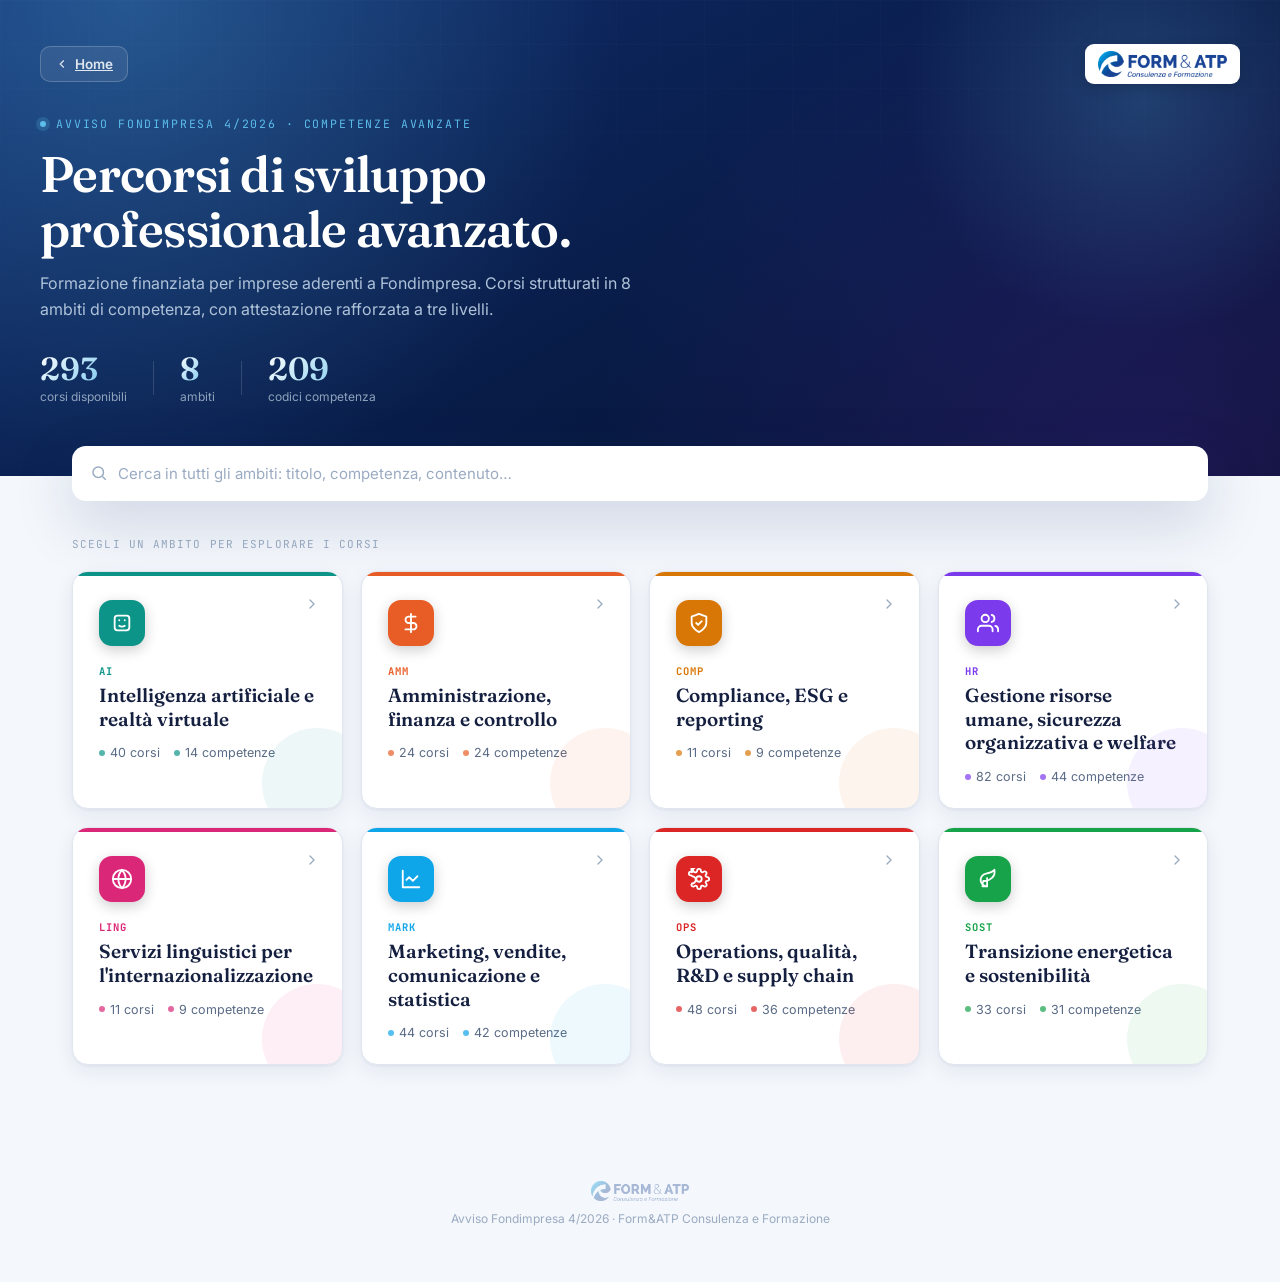
==== avanzato.html @ 5a6c5435 "ok" ====
<!DOCTYPE html>
<html lang="it">
<head>
  <meta charset="UTF-8">
  <meta name="viewport" content="width=device-width, initial-scale=1.0">
  <title>Catalogo Competenze Avanzate — Form&ATP</title>
  <link rel="preconnect" href="https://fonts.googleapis.com">
  <link href="https://fonts.googleapis.com/css2?family=Fraunces:opsz,wght@9..144,400;9..144,600;9..144,700&family=Inter:wght@400;500;600;700&family=JetBrains+Mono:wght@400;500&display=swap" rel="stylesheet">
  <link rel="stylesheet" href="assets/css/shared.css">
  <link rel="stylesheet" href="assets/css/avanzato.css">
</head>
<body>

<!-- ── Header ─────────────────────────────────────────── -->
<header class="av-header">
  <div class="av-header-inner">
    <div class="top-nav">
      <a href="index.html" class="home-btn">
        <svg viewBox="0 0 24 24" fill="none" stroke="currentColor" stroke-width="2"><polyline points="15 18 9 12 15 6"/></svg>
        Home
      </a>
      <span class="logo-badge-sm"><img src="assets/img/logo.png" alt="Form&ATP"></span>
    </div>
    <div class="eyebrow"><span class="eyebrow-dot"></span>Avviso Fondimpresa 4/2026 · Competenze Avanzate</div>
    <h1>Percorsi di sviluppo<br>professionale avanzato.</h1>
    <p class="header-sub">Formazione finanziata per imprese aderenti a Fondimpresa. Corsi strutturati in 8 ambiti di competenza, con attestazione rafforzata a tre livelli.</p>
    <div class="stat-row">
      <div class="stat"><div class="stat-num" id="stat-total">—</div><div class="stat-label">corsi disponibili</div></div>
      <div class="stat-divider"></div>
      <div class="stat"><div class="stat-num" id="stat-cats">8</div><div class="stat-label">ambiti</div></div>
      <div class="stat-divider"></div>
      <div class="stat"><div class="stat-num" id="stat-comp">—</div><div class="stat-label">codici competenza</div></div>
    </div>
  </div>
</header>

<!-- ── Ricerca globale ────────────────────────────────── -->
<div class="global-search-wrap">
  <div class="global-search-inner">
    <svg viewBox="0 0 24 24" fill="none" stroke="currentColor" stroke-width="2"><circle cx="11" cy="11" r="7"/><line x1="21" y1="21" x2="16.65" y2="16.65"/></svg>
    <input type="text" id="global-search" placeholder="Cerca in tutti gli ambiti: titolo, competenza, contenuto…">
    <button id="global-search-clear" class="search-clear-btn" style="display:none">
      <svg viewBox="0 0 24 24" fill="none" stroke="currentColor" stroke-width="2"><line x1="18" y1="6" x2="6" y2="18"/><line x1="6" y1="6" x2="18" y2="18"/></svg>
    </button>
  </div>
</div>

<!-- ── Main ───────────────────────────────────────────── -->
<main id="av-main">

  <!-- View: griglia ambiti -->
  <div id="view-home">
    <div class="section-label">Scegli un ambito per esplorare i corsi</div>
    <div id="ambiti-grid"></div>
  </div>

  <!-- View: corsi di un ambito -->
  <div id="view-ambito" style="display:none">
    <div class="breadcrumb">
      <button class="back-btn" id="back-btn">
        <svg viewBox="0 0 24 24" fill="none" stroke="currentColor" stroke-width="2"><polyline points="15 18 9 12 15 6"/></svg>
        Tutti gli ambiti
      </button>
      <span class="bc-sep">/</span>
      <span class="bc-current" id="bc-current"></span>
    </div>
    <div class="ambito-hero" id="ambito-hero"></div>
    <div class="competenze-nav">
      <div class="filter-label" style="margin-bottom:10px">Filtra per codice di competenza</div>
      <div class="comp-select-wrap">
        <div class="comp-select-box">
          <select id="comp-select" class="comp-select">
            <option value="">Tutti i corsi</option>
          </select>
          <svg class="comp-select-icon" viewBox="0 0 24 24" fill="none" stroke="currentColor" stroke-width="2"><polyline points="6 9 12 15 18 9"/></svg>
        </div>
        <span class="comp-select-count" id="comp-select-count"></span>
      </div>
    </div>
    <div class="results-bar">
      <span><strong id="corsi-count">0</strong> corsi</span>
      <select class="sort-select" id="sort-select">
        <option value="competenza">Per competenza</option>
        <option value="title">Titolo A-Z</option>
        <option value="dur-asc">Durata crescente</option>
        <option value="dur-desc">Durata decrescente</option>
      </select>
    </div>
    <div id="corsi-grid"></div>
  </div>

  <!-- View: risultati ricerca -->
  <div id="view-search" style="display:none">
    <div class="breadcrumb">
      <button class="back-btn" id="search-back-btn">
        <svg viewBox="0 0 24 24" fill="none" stroke="currentColor" stroke-width="2"><polyline points="15 18 9 12 15 6"/></svg>
        Tutti gli ambiti
      </button>
      <span class="bc-sep">/</span>
      <span class="bc-current" id="search-results-label"></span>
    </div>
    <div id="search-grid"></div>
  </div>

</main>

<footer class="page-footer">
  <img src="assets/img/logo.png" alt="Form&ATP">
  Avviso Fondimpresa 4/2026 · Form&ATP Consulenza e Formazione
</footer>

<script src="assets/js/avanzato.js"></script>
</body>
</html>
---- assets/css/shared.css ----
/* =========================================================
   FORM&ATP — Catalogo Formativo 2026
   shared.css — variabili, reset, utility
   ========================================================= */

:root {
  --navy:        #0F2D6E;
  --navy-deep:   #081B45;
  --white:       #FFFFFF;
  --cream:       #F4F7FB;
  --ink:         #152040;
  --slate:       #5A6B85;
  --slate-light: #9AABC2;
  --line:        #E1E6EE;
  --radius:      16px;
  --shadow:      0 1px 3px rgba(15,45,110,.06), 0 6px 20px rgba(15,45,110,.08);
  --shadow-lg:   0 8px 16px rgba(15,45,110,.10), 0 24px 48px rgba(15,45,110,.14);
}

*, *::before, *::after { box-sizing: border-box; }
html  { scroll-behavior: smooth; }
body  { margin: 0; font-family: 'Inter', sans-serif; -webkit-font-smoothing: antialiased; background: var(--cream); color: var(--ink); }

/* ---- animazioni ---- */
@keyframes fadeUp  { from { opacity:0; transform:translateY(12px); } to { opacity:1; transform:translateY(0); } }
@keyframes floatOrb{ 0%,100%{ transform:translate(0,0); } 50%{ transform:translate(-8px,14px); } }

/* ---- utility ---- */
.eyebrow {
  font-family: 'JetBrains Mono', monospace;
  font-size: 11.5px; letter-spacing: .16em; text-transform: uppercase;
  color: #5CBCEA; margin-bottom: 16px;
  display: flex; align-items: center; gap: 10px;
}
.eyebrow-dot {
  width: 6px; height: 6px; border-radius: 50%;
  background: #5CBCEA; box-shadow: 0 0 0 4px rgba(92,188,234,.2);
  display: inline-block; flex-shrink: 0;
}
.stat-row   { display: flex; align-items: center; gap: 26px; flex-wrap: wrap; }
.stat       { display: flex; flex-direction: column; }
.stat-num   {
  font-family: 'Fraunces', serif; font-size: 32px; font-weight: 600; line-height: 1;
  background: linear-gradient(135deg, #fff, #5CBCEA);
  -webkit-background-clip: text; background-clip: text; -webkit-text-fill-color: transparent;
}
.stat-label { font-size: 12px; color: #8FA3BC; margin-top: 4px; }
.stat-divider { width: 1px; height: 34px; background: rgba(255,255,255,.14); }

/* ---- nav superiore (dentro sezioni) ---- */
.top-nav { display: flex; justify-content: space-between; align-items: center; margin-bottom: 32px; }
.home-btn {
  display: flex; align-items: center; gap: 6px;
  border: 1.5px solid rgba(255,255,255,.2); background: rgba(255,255,255,.08);
  color: rgba(255,255,255,.85); border-radius: 10px; padding: 9px 14px;
  font-family: 'Inter', sans-serif; font-size: 13.5px; font-weight: 600;
  cursor: pointer; transition: all .15s; backdrop-filter: blur(8px);
}
.home-btn svg { width: 14px; height: 14px; }
.home-btn:hover { background: rgba(255,255,255,.18); border-color: rgba(255,255,255,.4); color: #fff; }
.logo-badge-sm {
  background: #fff; padding: 7px 13px; border-radius: 9px;
  box-shadow: 0 4px 14px rgba(0,0,0,.16); display: inline-flex;
}
.logo-badge-sm img { height: 26px; display: block; }

/* ---- breadcrumb ---- */
.breadcrumb { display: flex; align-items: center; gap: 10px; margin-bottom: 24px; animation: fadeUp .4s ease both; }
.back-btn {
  display: flex; align-items: center; gap: 6px;
  border: 1.5px solid var(--line); background: var(--white); color: var(--slate);
  border-radius: 10px; padding: 9px 14px;
  font-family: 'Inter', sans-serif; font-size: 13.5px; font-weight: 600; cursor: pointer; transition: all .15s;
}
.back-btn svg { width: 14px; height: 14px; }
.back-btn:hover { background: var(--navy); color: var(--white); border-color: var(--navy); }
.bc-sep { color: var(--slate-light); }
.bc-current { font-weight: 600; color: var(--ink); font-size: 14px; }

/* ---- card base ---- */
.card {
  background: var(--white); border-radius: var(--radius);
  border: 1px solid var(--line); box-shadow: var(--shadow);
  overflow: hidden; display: flex; flex-direction: column; align-self: start;
  transition: box-shadow .22s, transform .22s; position: relative;
}
.card::before {
  content: ""; position: absolute; top: 0; left: 0; right: 0; height: 4px;
  background: var(--card-color, var(--navy));
}
.card:hover { box-shadow: var(--shadow-lg); transform: translateY(-3px); }
.card.open  { grid-column: 1 / -1; max-width: 860px; }

/* ---- card detail / tabs ---- */
.card-top    { padding: 22px 22px 16px; cursor: pointer; }
.card-title  { font-family: 'Fraunces', serif; font-size: 18px; font-weight: 600; color: var(--ink); line-height: 1.3; margin: 0 0 14px; }

.duration-pill {
  display: inline-flex; align-items: center; gap: 6px;
  font-family: 'JetBrains Mono', monospace; font-size: 12px;
  color: var(--slate); font-weight: 500; margin-bottom: 12px;
}
.duration-pill svg { width: 13px; height: 13px; color: var(--slate-light); }

.seg-bar { display: flex; width: 100%; height: 7px; border-radius: 4px; overflow: hidden; background: var(--line); gap: 2px; margin-bottom: 9px; }
.seg { height: 100%; border-radius: 3px; }
.seg.aula { background: #0F2D6E; }
.seg.al   { background: #0086CD; }
.seg.aff  { background: #5CBCEA; }
.seg.fad  { background: #B7C5DA; }

.seg-legend { display: flex; gap: 12px; flex-wrap: wrap; font-size: 11px; color: var(--slate-light); }
.seg-legend span { display: flex; align-items: center; gap: 5px; }
.dot { width: 7px; height: 7px; border-radius: 50%; display: inline-block; }
.dot.aula { background: #0F2D6E; }
.dot.al   { background: #0086CD; }
.dot.aff  { background: #5CBCEA; }
.dot.fad  { background: #B7C5DA; }

.card-expand-hint { font-size: 12.5px; font-weight: 600; display: flex; align-items: center; gap: 5px; margin-top: 12px; color: var(--card-color, var(--navy)); }
.card-expand-hint svg { width: 13px; height: 13px; transition: transform .2s; }
.card.open .card-expand-hint svg { transform: rotate(180deg); }

.card-detail  { max-height: 0; overflow: hidden; transition: max-height .4s ease; border-top: 1px solid var(--line); }
.card.open .card-detail { max-height: none; }
.detail-inner { padding: 0 22px 24px; background: var(--cream); }

.tabs { display: flex; gap: 4px; padding: 14px 0 2px; flex-wrap: wrap; }
.tab-btn {
  border: none; background: transparent; color: var(--slate);
  font-family: 'Inter', sans-serif; font-size: 12.5px; font-weight: 600;
  padding: 8px 13px; border-radius: 8px; cursor: pointer; transition: background .15s, color .15s;
}
.tab-btn:hover  { background: rgba(15,45,110,.07); }
.tab-btn.active { background: var(--card-color, var(--navy)); color: #fff; }

.tab-panel { display: none; padding-top: 14px; animation: fadeUp .25s ease both; }
.tab-panel.active { display: block; }
.detail-text { font-size: 13.5px; line-height: 1.65; color: var(--ink); white-space: pre-line; }
.detail-text.scroll { max-height: 260px; overflow-y: auto; padding-right: 8px; }
.detail-text.scroll::-webkit-scrollbar { width: 4px; }
.detail-text.scroll::-webkit-scrollbar-thumb { background: var(--line); border-radius: 3px; }

/* ---- filtri comuni ---- */
.filter-label {
  font-family: 'JetBrains Mono', monospace; font-size: 10.5px;
  letter-spacing: .09em; text-transform: uppercase; color: var(--slate-light);
}
.dur-controls { display: flex; align-items: center; gap: 8px; }
.dur-controls select, .sort-select {
  border: 1.5px solid var(--line); background: var(--white);
  border-radius: 9px; padding: 7px 10px;
  font-family: 'Inter', sans-serif; font-size: 13px; color: var(--slate); cursor: pointer;
}
.dur-controls select:focus, .sort-select:focus { outline: none; border-color: var(--navy); }
.dur-sep { color: var(--slate-light); font-size: 13px; }

/* ---- results bar ---- */
.results-bar {
  display: flex; justify-content: space-between; align-items: center;
  color: var(--slate); font-size: 13.5px; margin-bottom: 16px;
}
.results-bar strong { color: var(--navy); font-family: 'Fraunces', serif; font-size: 18px; }

/* ---- empty state ---- */
.empty-state { grid-column: 1/-1; text-align: center; padding: 70px 20px; }
.empty-icon { width: 60px; height: 60px; margin: 0 auto 16px; background: rgba(15,45,110,.07); border-radius: 50%; display: flex; align-items: center; justify-content: center; }
.empty-icon svg { width: 24px; height: 24px; color: var(--slate-light); }
.empty-state h3 { font-family: 'Fraunces', serif; color: var(--navy); margin: 0 0 8px; font-size: 20px; }
.empty-state p  { color: var(--slate); font-size: 14px; margin: 0; }

/* ---- mark ---- */
mark { background: #FEF9C3; color: inherit; border-radius: 3px; padding: 0 1px; }

/* ---- footer ---- */
.page-footer { text-align: center; padding: 36px 20px 56px; color: var(--slate-light); font-size: 12px; }
.page-footer img { height: 20px; opacity: .35; display: block; margin: 0 auto 10px; }

@media (prefers-reduced-motion: reduce) { *, *::before, *::after { animation: none !important; transition: none !important; } }
---- assets/css/avanzato.css ----
/* =========================================================
   avanzato.css — Catalogo Competenze Avanzate
   ========================================================= */

/* Palette ambiti */
:root {
  --c-AI:   #0D9488;
  --c-AMM:  #E85D26;
  --c-COMP: #D97706;
  --c-HR:   #7C3AED;
  --c-LING: #DB2777;
  --c-MARK: #0EA5E9;
  --c-OPS:  #DC2626;
  --c-SOST: #16A34A;
}

/* ---- Header ---- */
.av-header {
  background:
    radial-gradient(circle at 10% 0%, rgba(92,188,234,.30) 0%, transparent 40%),
    radial-gradient(circle at 90% 100%, rgba(124,58,237,.20) 0%, transparent 45%),
    linear-gradient(150deg, #0F2D6E 0%, #081B45 60%, #050E28 100%);
  color: #fff; padding: 44px 32px 72px; position: relative; overflow: hidden;
}
.av-header::before {
  content: ""; position: absolute; inset: 0;
  background-image: linear-gradient(rgba(255,255,255,.03) 1px, transparent 1px),
                    linear-gradient(90deg, rgba(255,255,255,.03) 1px, transparent 1px);
  background-size: 44px 44px;
  mask-image: linear-gradient(to bottom, rgba(0,0,0,.5), transparent 80%);
  pointer-events: none;
}
.av-header::after {
  content: ""; position: absolute; top: -30%; right: -8%;
  width: 480px; height: 480px;
  background: radial-gradient(circle, rgba(92,188,234,.22) 0%, transparent 70%);
  pointer-events: none; animation: floatOrb 14s ease-in-out infinite;
}
.av-header-inner { max-width: 1200px; margin: 0 auto; position: relative; z-index: 1; animation: fadeUp .6s ease both; }
.av-header h1 {
  font-family: 'Fraunces', serif; font-weight: 600;
  font-size: clamp(30px, 4.2vw, 50px); line-height: 1.1;
  margin: 0 0 14px; letter-spacing: -.015em;
}
.av-header .header-sub { color: #AEC2D9; font-size: 16px; max-width: 600px; line-height: 1.62; margin: 0 0 30px; }

/* ---- Ricerca globale ---- */
.global-search-wrap { max-width: 1200px; margin: -30px auto 0; padding: 0 32px; position: relative; z-index: 10; }
.global-search-inner {
  background: #fff; border-radius: 14px; box-shadow: 0 20px 60px rgba(15,45,110,.18);
  padding: 6px 8px 6px 18px; display: flex; align-items: center; gap: 10px;
}
.global-search-inner > svg { width: 18px; height: 18px; color: var(--slate-light); flex-shrink: 0; }
#global-search {
  flex: 1; border: none; background: transparent;
  font-family: 'Inter', sans-serif; font-size: 15px; color: var(--ink);
  padding: 12px 0; outline: none;
}
#global-search::placeholder { color: var(--slate-light); }
.search-clear-btn {
  width: 34px; height: 34px; border: none; background: var(--line); border-radius: 8px;
  cursor: pointer; display: flex; align-items: center; justify-content: center; flex-shrink: 0; transition: background .15s;
}
.search-clear-btn svg { width: 14px; height: 14px; color: var(--slate); }
.search-clear-btn:hover { background: var(--slate-light); }

/* ---- Main ---- */
#av-main { max-width: 1200px; margin: 0 auto; padding: 36px 32px 80px; }
.section-label { font-family: 'JetBrains Mono', monospace; font-size: 11px; letter-spacing: .1em; text-transform: uppercase; color: var(--slate-light); margin-bottom: 20px; }

/* ---- Griglia ambiti ---- */
#ambiti-grid { display: grid; grid-template-columns: repeat(auto-fill, minmax(260px,1fr)); gap: 18px; }

.ambito-tile {
  border-radius: var(--radius); padding: 28px 26px 24px; cursor: pointer;
  position: relative; overflow: hidden;
  transition: transform .22s, box-shadow .22s;
  animation: fadeUp .5s ease both;
  background: var(--white); border: 1px solid var(--line); box-shadow: var(--shadow);
}
.ambito-tile::before {
  content: ""; position: absolute; top: 0; left: 0; right: 0; height: 4px;
  background: var(--tile-color);
}
.ambito-tile::after {
  content: ""; position: absolute; bottom: -30px; right: -30px;
  width: 110px; height: 110px; border-radius: 50%;
  background: var(--tile-color); opacity: .07; transition: transform .3s, opacity .3s;
}
.ambito-tile:hover { transform: translateY(-4px); box-shadow: var(--shadow-lg); }
.ambito-tile:hover::after { transform: scale(1.4); opacity: .12; }

.tile-icon-wrap {
  width: 46px; height: 46px; border-radius: 13px;
  background: var(--tile-color); display: flex; align-items: center; justify-content: center;
  margin-bottom: 18px; box-shadow: 0 4px 14px rgba(0,0,0,.20);
}
.tile-icon-wrap svg { width: 22px; height: 22px; color: #fff; }
.tile-sigla { font-family: 'JetBrains Mono', monospace; font-size: 10.5px; letter-spacing: .1em; text-transform: uppercase; color: var(--tile-color); font-weight: 700; margin-bottom: 6px; display: block; }
.tile-name  { font-family: 'Fraunces', serif; font-size: 19px; font-weight: 600; color: var(--ink); line-height: 1.25; margin: 0 0 14px; }
.tile-meta  { display: flex; gap: 14px; font-size: 12.5px; color: var(--slate); }
.tile-meta span { display: flex; align-items: center; gap: 5px; }
.tile-dot   { width: 6px; height: 6px; border-radius: 50%; background: var(--tile-color); opacity: .7; display: inline-block; }
.tile-arrow { position: absolute; top: 24px; right: 22px; color: var(--slate-light); transition: color .2s, transform .2s; }
.tile-arrow svg { width: 16px; height: 16px; }
.ambito-tile:hover .tile-arrow { color: var(--tile-color); transform: translateX(3px); }

/* ---- Hero ambito ---- */
.ambito-hero {
  border-radius: var(--radius); padding: 30px 30px 26px; margin-bottom: 24px;
  position: relative; overflow: hidden; animation: fadeUp .4s ease both;
}
.ambito-hero::after {
  content: ""; position: absolute; bottom: -40px; right: -40px;
  width: 200px; height: 200px; border-radius: 50%; background: rgba(255,255,255,.07); pointer-events: none;
}
.ah-icon { width: 52px; height: 52px; border-radius: 15px; background: rgba(255,255,255,.18); backdrop-filter: blur(8px); display: flex; align-items: center; justify-content: center; margin-bottom: 16px; }
.ah-icon svg { width: 26px; height: 26px; color: #fff; }
.ah-sigla { font-family: 'JetBrains Mono', monospace; font-size: 11px; letter-spacing: .12em; text-transform: uppercase; color: rgba(255,255,255,.7); margin-bottom: 6px; display: block; }
.ah-name  { font-family: 'Fraunces', serif; font-size: clamp(22px,3vw,30px); font-weight: 600; color: #fff; margin: 0 0 8px; line-height: 1.15; }
.ah-stats { font-size: 13.5px; color: rgba(255,255,255,.75); }

/* ---- Competenze chips ---- */
.competenze-nav { margin-bottom: 24px; animation: fadeUp .4s ease .05s both; }
.comp-chips { display: flex; flex-wrap: wrap; gap: 9px; }

.comp-chip {
  border: 1.5px solid var(--line); background: var(--white); border-radius: 12px;
  padding: 10px 16px; cursor: pointer; transition: all .15s; user-select: none;
  display: flex; flex-direction: column; gap: 3px;
}
.comp-chip:hover { border-color: var(--chip-color, var(--navy)); transform: translateY(-1px); box-shadow: 0 4px 12px rgba(0,0,0,.07); }
.comp-chip.active { background: var(--chip-color, var(--navy)); border-color: var(--chip-color, var(--navy)); }
.chip-top-row { display: flex; align-items: flex-start; gap: 8px; }
.comp-chip-desc  { font-size: 13px; font-weight: 600; color: var(--ink); line-height: 1.3; }
.comp-chip.active .comp-chip-desc { color: #fff; }
.comp-chip-code  { font-family: 'JetBrains Mono', monospace; font-size: 9.5px; color: var(--slate-light); letter-spacing: .04em; }
.comp-chip.active .comp-chip-code { color: rgba(255,255,255,.65); }
.comp-chip-count { font-size: 11px; color: var(--chip-color, var(--navy)); font-weight: 700; margin-left: auto; font-family: 'JetBrains Mono', monospace; }
.comp-chip.active .comp-chip-count { color: rgba(255,255,255,.8); }

/* ---- Griglia corsi ---- */
#corsi-grid, #search-grid {
  display: grid; grid-template-columns: repeat(auto-fill, minmax(340px,1fr));
  gap: 18px; animation: fadeUp .4s ease .1s both;
}

.card-comp-row  { display: flex; align-items: flex-start; gap: 10px; margin-bottom: 12px; }
.card-comp-icon { width: 30px; height: 30px; border-radius: 9px; flex-shrink: 0; display: flex; align-items: center; justify-content: center; background: rgba(0,0,0,.06); }
.card-comp-icon svg { width: 15px; height: 15px; color: var(--card-color, var(--navy)); }
.card-comp-info { display: flex; flex-direction: column; gap: 2px; }
.card-comp-desc { font-size: 12px; font-weight: 700; color: var(--card-color, var(--navy)); line-height: 1.25; }
.card-comp-code { font-family: 'JetBrains Mono', monospace; font-size: 9.5px; color: var(--slate-light); letter-spacing: .03em; }
.card-ambito-badge { display: inline-flex; align-items: center; gap: 5px; font-family: 'JetBrains Mono', monospace; font-size: 9.5px; letter-spacing: .06em; text-transform: uppercase; color: var(--card-color); font-weight: 700; margin-bottom: 10px; }

/* ---- Responsive ---- */
@media (max-width: 680px) {
  .av-header         { padding: 36px 18px 66px; }
  .global-search-wrap{ padding: 0 14px; }
  #av-main           { padding: 28px 14px 60px; }
  #ambiti-grid       { grid-template-columns: 1fr 1fr; gap: 12px; }
  .ambito-tile       { padding: 20px 16px 18px; }
  .tile-name         { font-size: 15px; }
  #corsi-grid, #search-grid { grid-template-columns: 1fr; }
}
@media (max-width: 420px) { #ambiti-grid { grid-template-columns: 1fr; } }

/* ── Card meta row (durata + tematica) ── */
.card-meta-row {
  display: flex; align-items: center; gap: 10px; flex-wrap: wrap; margin-bottom: 12px;
}
.tematica-pill {
  font-family: 'JetBrains Mono', monospace; font-size: 10px; font-weight: 600;
  letter-spacing: .06em; text-transform: uppercase;
  background: color-mix(in srgb, var(--pill-color) 12%, transparent);
  color: var(--pill-color);
  border: 1px solid color-mix(in srgb, var(--pill-color) 30%, transparent);
  border-radius: 20px; padding: 3px 10px;
  white-space: nowrap; overflow: hidden; text-overflow: ellipsis; max-width: 180px;
}

/* ── Modalità svolgimento ── */
.modalita-grid { display: flex; flex-direction: column; gap: 14px; padding-top: 4px; }
.modal-item { display: flex; align-items: flex-start; gap: 12px; }
.modal-dot { width: 10px; height: 10px; border-radius: 50%; flex-shrink: 0; margin-top: 4px; }
.modal-label { font-size: 13.5px; color: var(--ink); margin-bottom: 2px; }
.modal-label strong { font-weight: 600; }
.modal-desc { font-size: 12px; color: var(--slate); }

/* ── Menu a tendina competenze ── */
.comp-select-wrap {
  display: flex; align-items: center; gap: 12px; position: relative;
}
.comp-select {
  appearance: none; -webkit-appearance: none;
  flex: 1; max-width: 640px;
  padding: 13px 44px 13px 18px;
  border: 1.5px solid var(--line);
  border-radius: 12px;
  background: var(--white);
  font-family: 'Inter', sans-serif; font-size: 14.5px; font-weight: 500;
  color: var(--ink);
  cursor: pointer;
  transition: border-color .15s, box-shadow .15s;
  /* bordo sinistro colorato per l'ambito corrente */
  border-left: 4px solid var(--sel-color, var(--navy));
}
.comp-select:focus {
  outline: none;
  border-color: var(--sel-color, var(--navy));
  box-shadow: 0 0 0 3px color-mix(in srgb, var(--sel-color, var(--navy)) 15%, transparent);
}
.comp-select-icon {
  position: absolute; left: calc(max(640px, 100%) - 38px);
  /* fallback per browser che non supportano il calc sopra */
  right: auto;
  pointer-events: none;
  width: 16px; height: 16px; color: var(--slate-light);
  /* meglio posizionarlo relativamente al wrap */
}
/* Riposizionamento più robusto */
.comp-select-wrap { position: relative; }
.comp-select-icon {
  position: absolute;
  left: calc(min(640px, 100%) - 30px);
  top: 50%; transform: translateY(-50%);
  pointer-events: none;
  width: 16px; height: 16px; color: var(--slate-light);
}
.comp-select-count {
  font-family: 'JetBrains Mono', monospace;
  font-size: 13px; font-weight: 600;
  color: var(--sel-color, var(--navy));
  white-space: nowrap; flex-shrink: 0;
}

@media (max-width: 680px) {
  .comp-select { max-width: 100%; font-size: 14px; }
  .comp-select-icon { left: auto; right: 14px; }
}

/* wrapper interno per posizionare il chevron */
.comp-select-box {
  position: relative; flex: 1; max-width: 640px;
}
.comp-select-box .comp-select { max-width: 100%; width: 100%; }
.comp-select-box .comp-select-icon {
  position: absolute; right: 14px; top: 50%; transform: translateY(-50%);
  pointer-events: none; width: 16px; height: 16px; color: var(--slate-light);
  left: auto; /* annulla regola precedente */
}
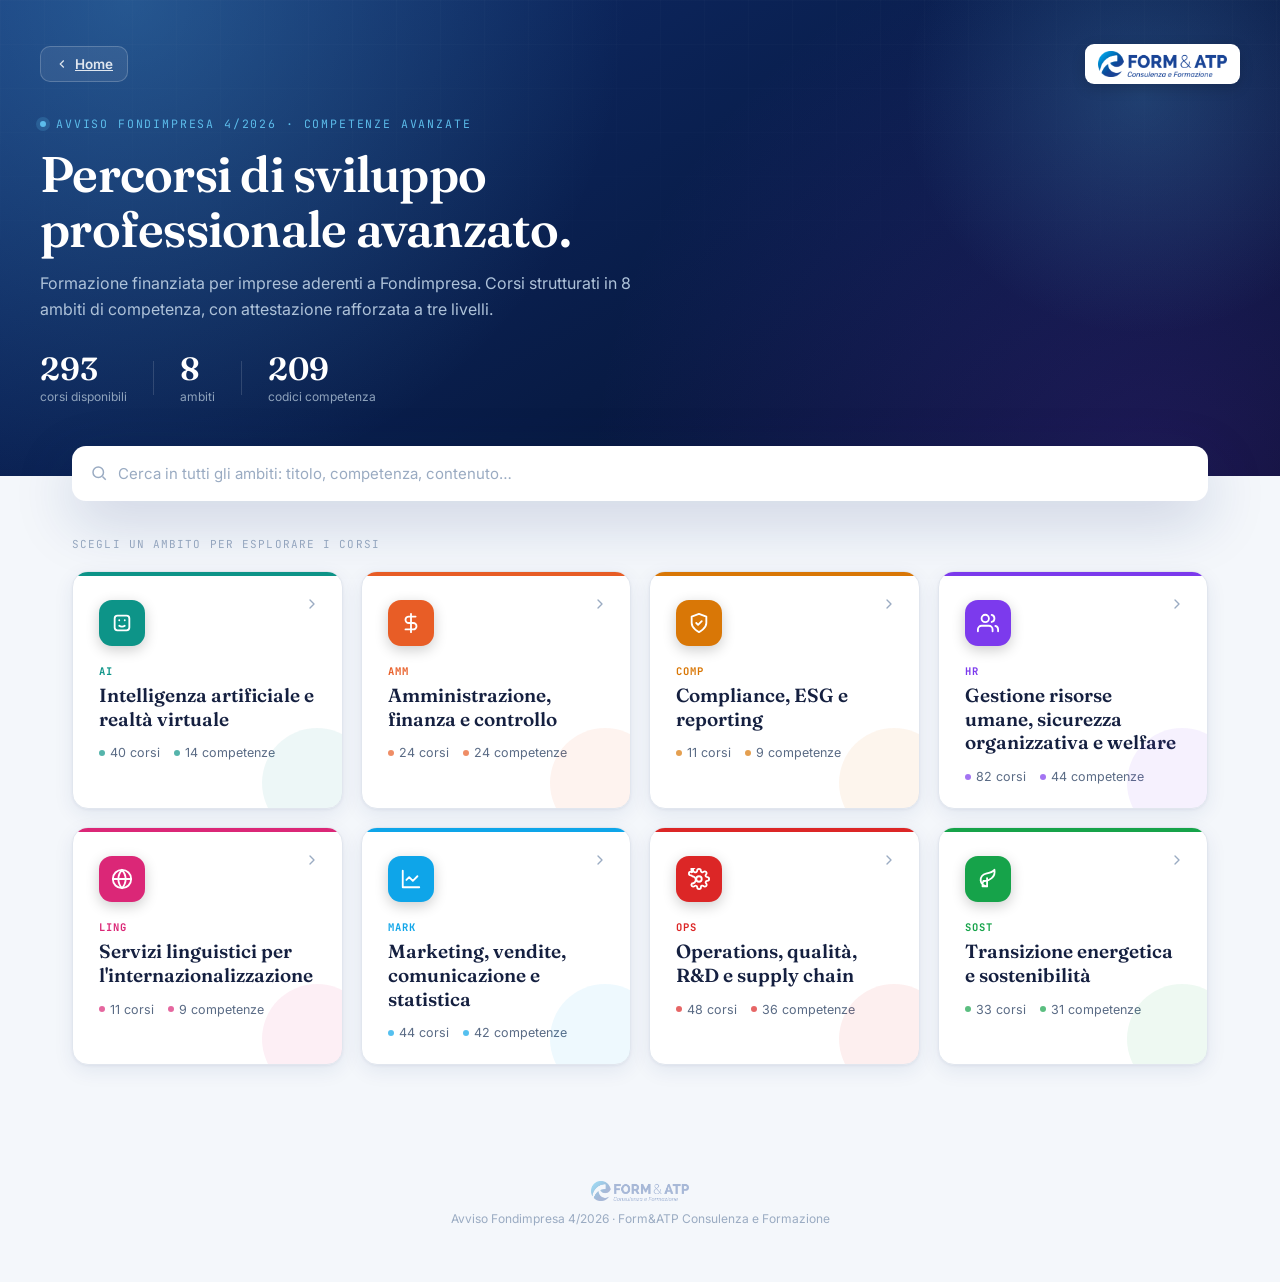
==== commit e38ec8e4: "ok" ====
--- a/avanzato.html
+++ b/avanzato.html
@@ -25,11 +25,11 @@
     <h1>Percorsi di sviluppo<br>professionale avanzato.</h1>
     <p class="header-sub">Formazione finanziata per imprese aderenti a Fondimpresa. Corsi strutturati in 8 ambiti di competenza, con attestazione rafforzata a tre livelli.</p>
     <div class="stat-row">
-      <div class="stat"><div class="stat-num" id="stat-total">—</div><div class="stat-label">corsi disponibili</div></div>
+      <div class="stat"><div class="stat-num" id="stat-total">293</div><div class="stat-label">corsi disponibili</div></div>
       <div class="stat-divider"></div>
       <div class="stat"><div class="stat-num" id="stat-cats">8</div><div class="stat-label">ambiti</div></div>
       <div class="stat-divider"></div>
-      <div class="stat"><div class="stat-num" id="stat-comp">—</div><div class="stat-label">codici competenza</div></div>
+      <div class="stat"><div class="stat-num" id="stat-comp">209</div><div class="stat-label">codici competenza</div></div>
     </div>
   </div>
 </header>
--- a/assets/css/shared.css
+++ b/assets/css/shared.css
@@ -41,8 +41,7 @@
 .stat       { display: flex; flex-direction: column; }
 .stat-num   {
   font-family: 'Fraunces', serif; font-size: 32px; font-weight: 600; line-height: 1;
-  background: linear-gradient(135deg, #fff, #5CBCEA);
-  -webkit-background-clip: text; background-clip: text; -webkit-text-fill-color: transparent;
+  color: #fff;
 }
 .stat-label { font-size: 12px; color: #8FA3BC; margin-top: 4px; }
 .stat-divider { width: 1px; height: 34px; background: rgba(255,255,255,.14); }
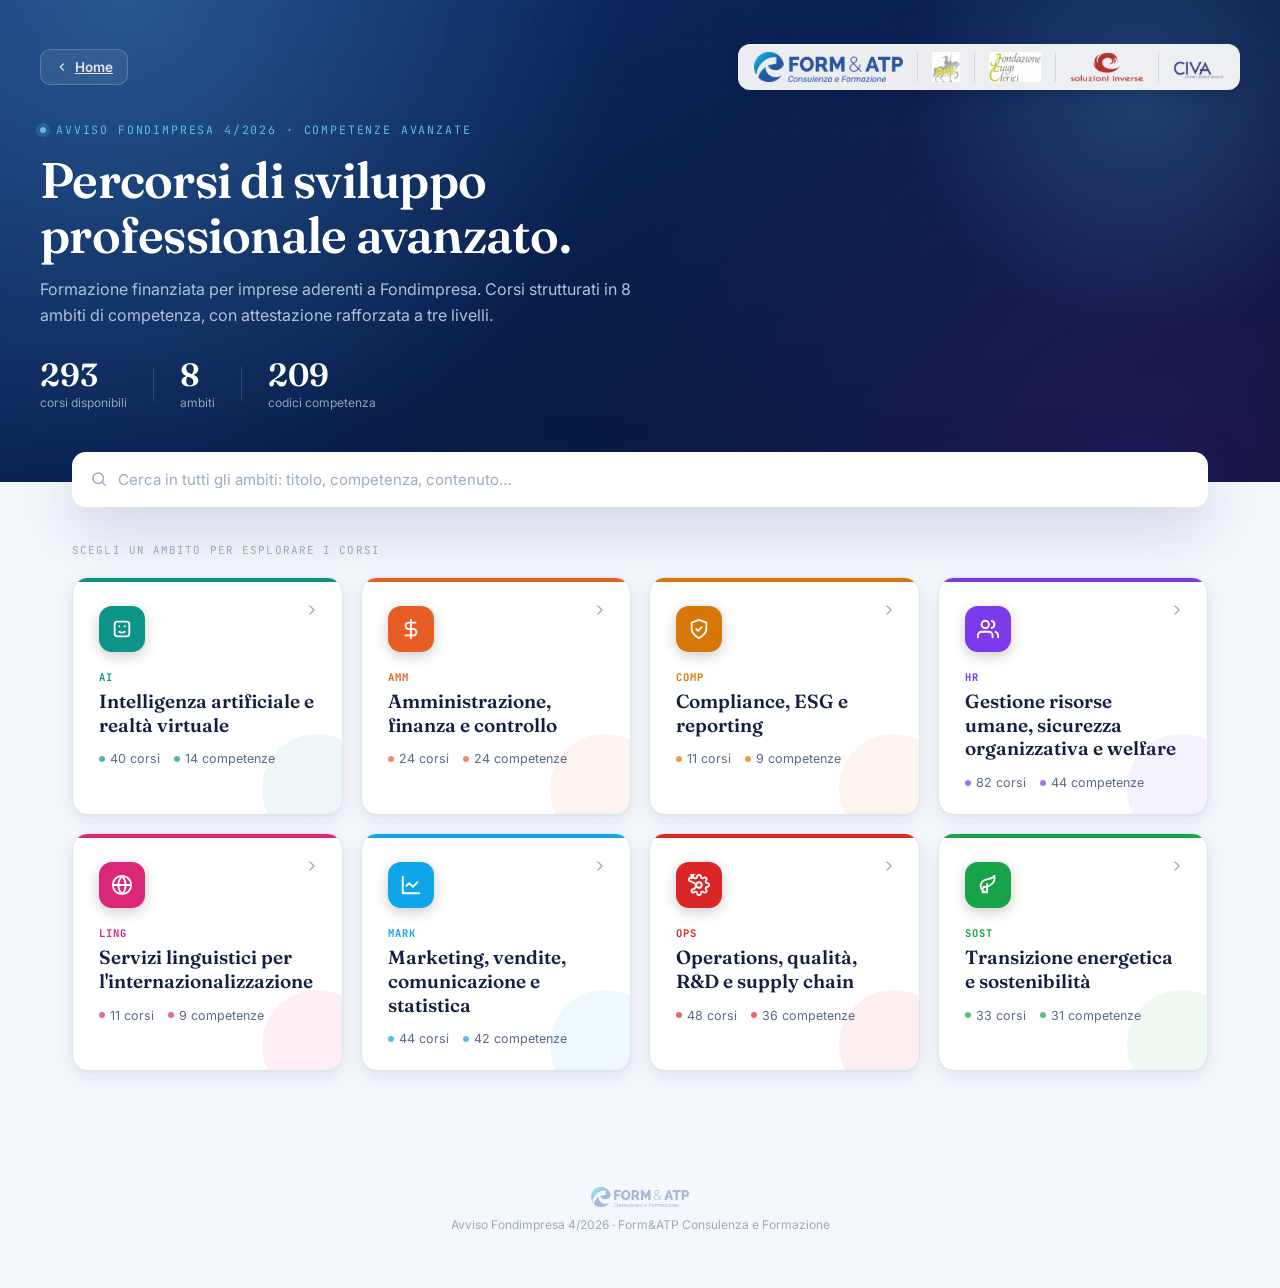
==== commit 695a98ab: "ok" ====
--- a/avanzato.html
+++ b/avanzato.html
@@ -19,7 +19,13 @@
         <svg viewBox="0 0 24 24" fill="none" stroke="currentColor" stroke-width="2"><polyline points="15 18 9 12 15 6"/></svg>
         Home
       </a>
-      <span class="logo-badge-sm"><img src="assets/img/logo.png" alt="Form&ATP"></span>
+      <div class="partner-bar">
+  <img class="partner-logo" src="assets/img/logo.png" alt="Form&ATP">
+  <img class="partner-logo" src="[data-uri]"    alt="Artù Ente Formativo">
+  <img class="partner-logo" src="[data-uri]" alt="Fondazione Luigi Clerici">
+  <img class="partner-logo" src="[data-uri]" alt="Soluzioni Inverse">
+  <img class="partner-logo" src="[data-uri]"    alt="CIVA Centro Servizi Farmacie">
+</div>
     </div>
     <div class="eyebrow"><span class="eyebrow-dot"></span>Avviso Fondimpresa 4/2026 · Competenze Avanzate</div>
     <h1>Percorsi di sviluppo<br>professionale avanzato.</h1>
--- a/assets/css/shared.css
+++ b/assets/css/shared.css
@@ -176,3 +176,42 @@
 .page-footer img { height: 20px; opacity: .35; display: block; margin: 0 auto 10px; }
 
 @media (prefers-reduced-motion: reduce) { *, *::before, *::after { animation: none !important; transition: none !important; } }
+
+/* ── Barra loghi partner ── */
+.partner-bar {
+  display: flex;
+  align-items: center;
+  gap: 14px;
+  flex-wrap: nowrap;
+  background: rgba(255,255,255,.92);
+  backdrop-filter: blur(8px);
+  border-radius: 12px;
+  padding: 8px 16px;
+  box-shadow: 0 4px 16px rgba(0,0,0,.14);
+}
+.partner-logo {
+  height: 30px;
+  width: auto;
+  object-fit: contain;
+  display: block;
+  opacity: .9;
+  transition: opacity .15s;
+}
+.partner-logo:hover { opacity: 1; }
+/* Artù ha molto spazio bianco interno — lo compensiamo */
+.partner-logo--artu    { height: 34px; }
+/* Clerici e CIVA sono più larghi in proporzione */
+.partner-logo--clerici { height: 28px; }
+.partner-logo--civa    { height: 28px; }
+
+/* Separatori verticali tra loghi */
+.partner-bar .partner-logo:not(:last-child) {
+  padding-right: 14px;
+  border-right: 1px solid rgba(0,0,0,.10);
+}
+
+@media (max-width: 680px) {
+  .partner-bar { gap: 10px; padding: 6px 12px; }
+  .partner-logo { height: 22px; }
+  .partner-logo--artu { height: 26px; }
+}
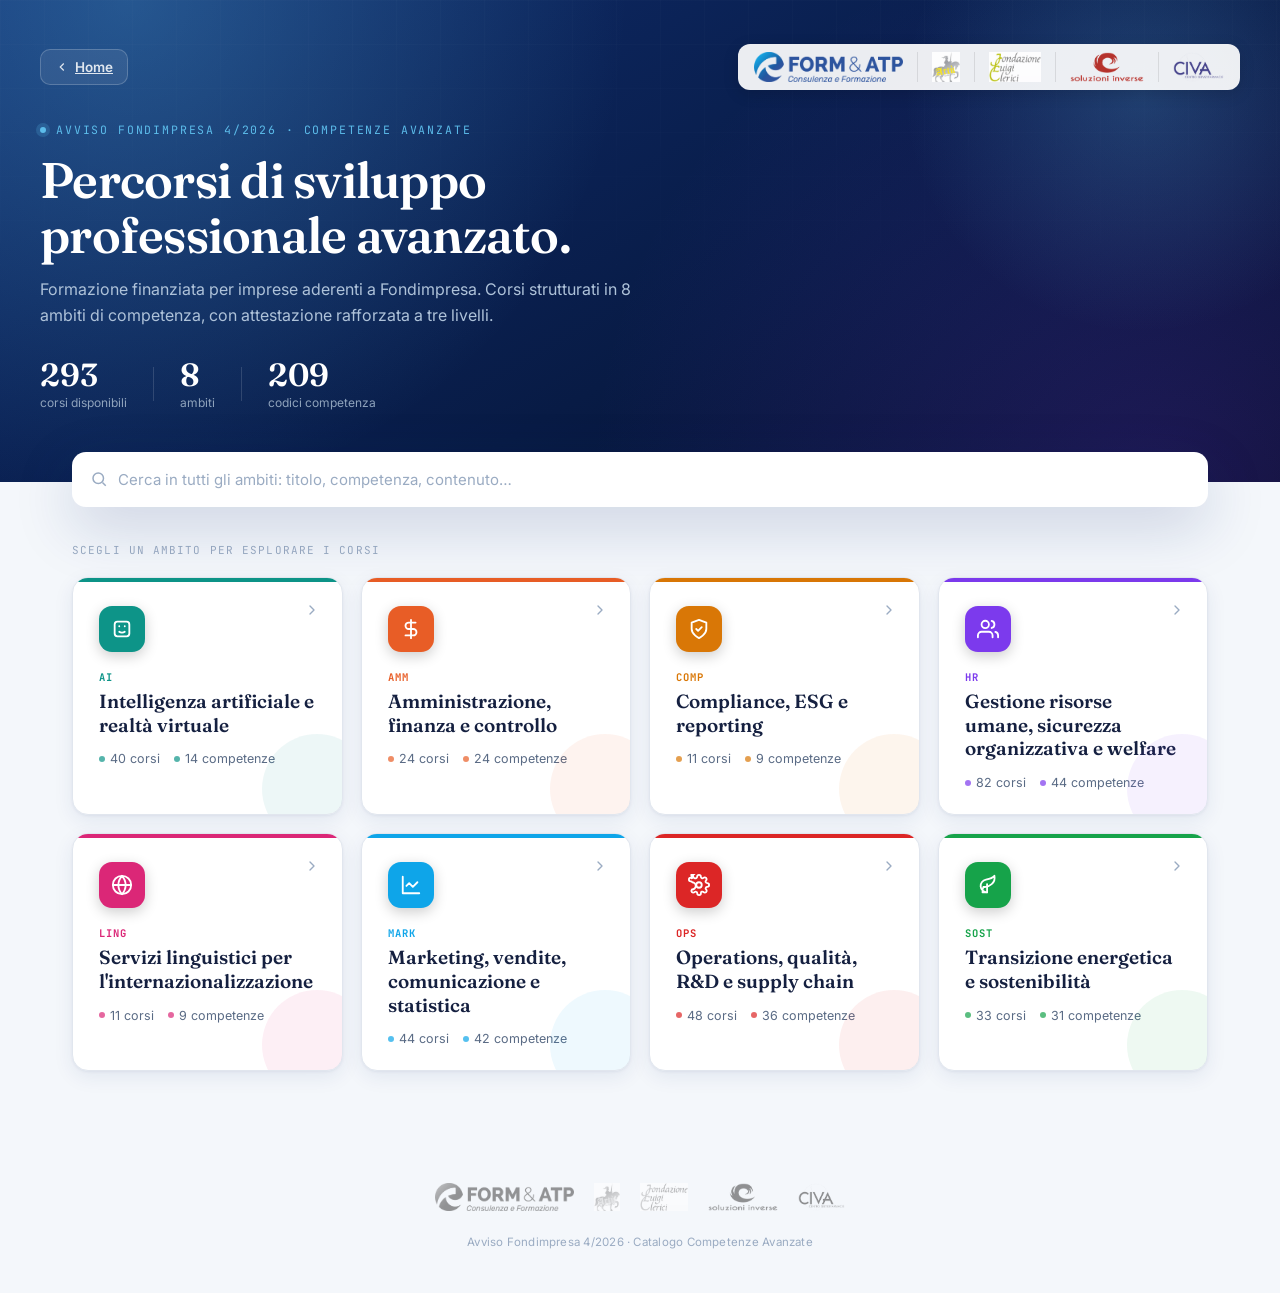
==== commit 72e51fd3: "ok" ====
--- a/avanzato.html
+++ b/avanzato.html
@@ -110,9 +110,15 @@
 
 </main>
 
-<footer class="page-footer">
-  <img src="assets/img/logo.png" alt="Form&ATP">
-  Avviso Fondimpresa 4/2026 · Form&ATP Consulenza e Formazione
+<footer class="page-footer page-footer--bar">
+  <div class="footer-logos">
+    <img class="partner-logo" src="[data-uri]" alt="Form&ATP">
+    <img class="partner-logo" src="[data-uri]"    alt="Artù Ente Formativo">
+    <img class="partner-logo" src="[data-uri]" alt="Fondazione Luigi Clerici">
+    <img class="partner-logo" src="[data-uri]" alt="Soluzioni Inverse">
+    <img class="partner-logo" src="[data-uri]"    alt="CIVA Centro Servizi Farmacie">
+  </div>
+  <div class="footer-label">Avviso Fondimpresa 4/2026 · Catalogo Competenze Avanzate</div>
 </footer>
 
 <script src="assets/js/avanzato.js"></script>
--- a/assets/css/shared.css
+++ b/assets/css/shared.css
@@ -215,3 +215,36 @@
   .partner-logo { height: 22px; }
   .partner-logo--artu { height: 26px; }
 }
+
+/* ── Footer con barra loghi ── */
+.page-footer--bar {
+  display: flex;
+  flex-direction: column;
+  align-items: center;
+  gap: 14px;
+  padding: 32px 20px 44px;
+}
+.footer-logos {
+  display: flex;
+  align-items: center;
+  gap: 20px;
+  flex-wrap: wrap;
+  justify-content: center;
+}
+.footer-logos .partner-logo {
+  height: 28px;
+  width: auto;
+  object-fit: contain;
+  opacity: .55;
+  filter: grayscale(100%);
+  transition: opacity .2s, filter .2s;
+}
+.footer-logos .partner-logo:hover {
+  opacity: .85;
+  filter: grayscale(0%);
+}
+.footer-label {
+  font-size: 11.5px;
+  color: var(--slate-light);
+  letter-spacing: .02em;
+}
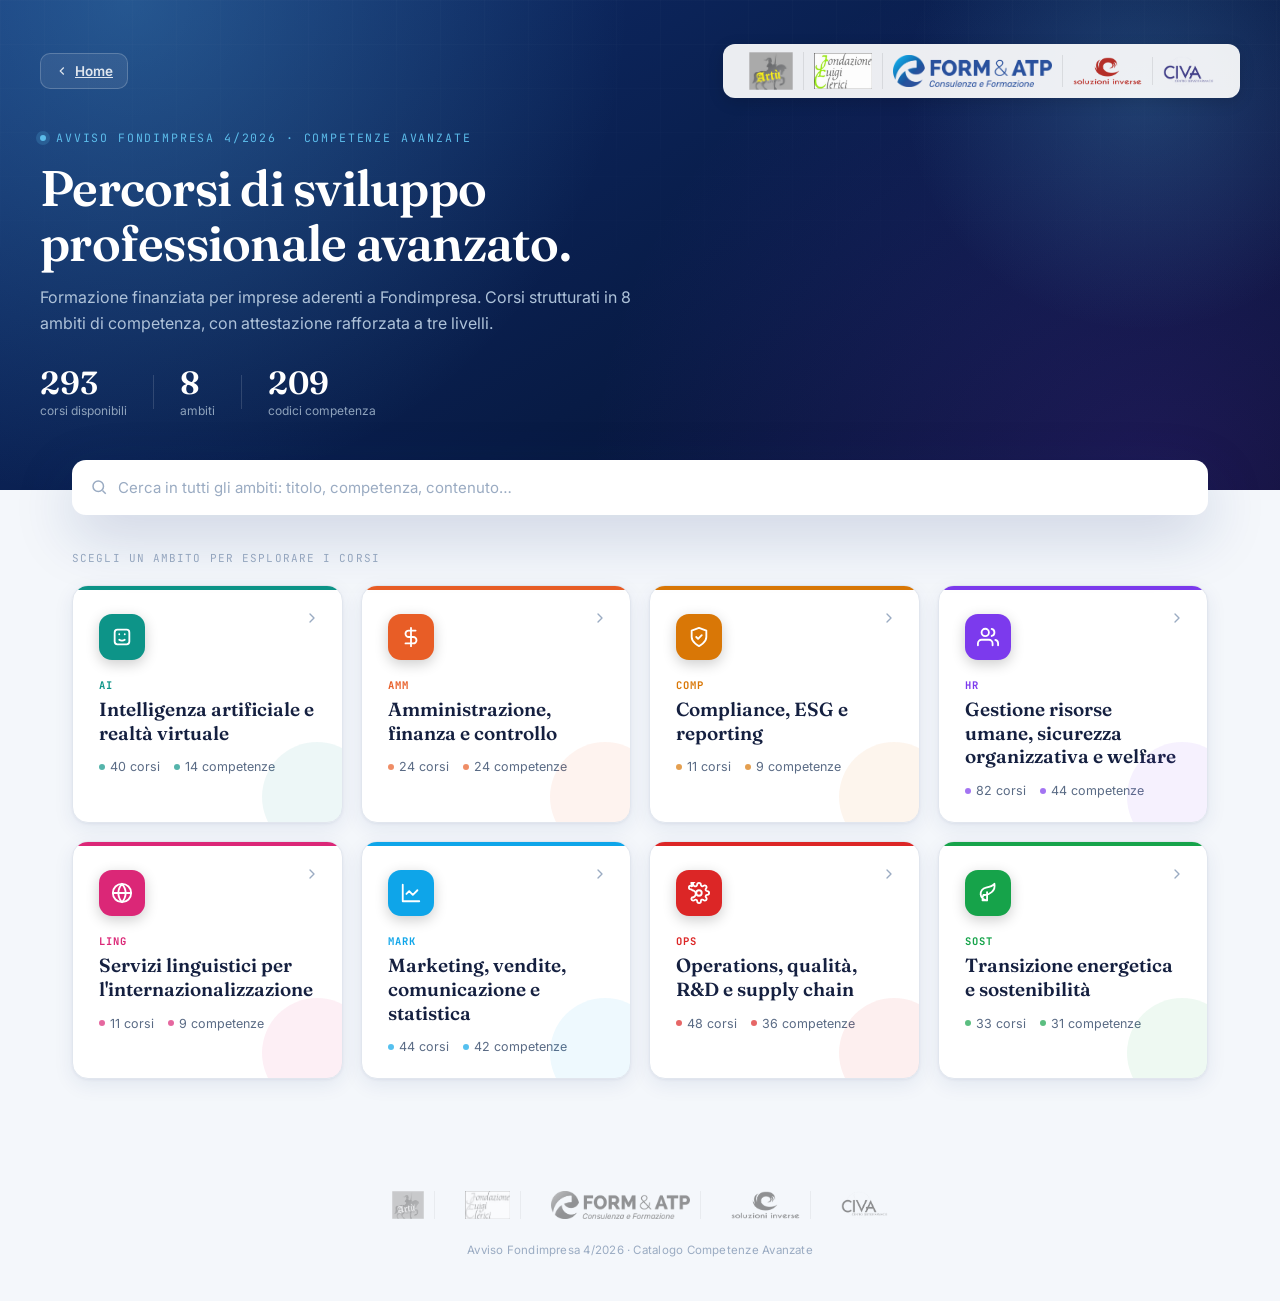
==== commit ec6c6770: "ok" ====
--- a/avanzato.html
+++ b/avanzato.html
@@ -20,11 +20,11 @@
         Home
       </a>
       <div class="partner-bar">
+  <img class="partner-logo" src="[data-uri]" alt="Artù Ente Formativo">
+  <img class="partner-logo" src="[data-uri]" alt="Fondazione Luigi Clerici">
   <img class="partner-logo" src="assets/img/logo.png" alt="Form&ATP">
-  <img class="partner-logo" src="[data-uri]"    alt="Artù Ente Formativo">
-  <img class="partner-logo" src="[data-uri]" alt="Fondazione Luigi Clerici">
   <img class="partner-logo" src="[data-uri]" alt="Soluzioni Inverse">
-  <img class="partner-logo" src="[data-uri]"    alt="CIVA Centro Servizi Farmacie">
+  <img class="partner-logo" src="[data-uri]" alt="CIVA Centro Servizi Farmacie">
 </div>
     </div>
     <div class="eyebrow"><span class="eyebrow-dot"></span>Avviso Fondimpresa 4/2026 · Competenze Avanzate</div>
@@ -112,11 +112,11 @@
 
 <footer class="page-footer page-footer--bar">
   <div class="footer-logos">
+    <img class="partner-logo" src="[data-uri]" alt="Artù Ente Formativo">
+    <img class="partner-logo" src="[data-uri]" alt="Fondazione Luigi Clerici">
     <img class="partner-logo" src="[data-uri]" alt="Form&ATP">
-    <img class="partner-logo" src="[data-uri]"    alt="Artù Ente Formativo">
-    <img class="partner-logo" src="[data-uri]" alt="Fondazione Luigi Clerici">
     <img class="partner-logo" src="[data-uri]" alt="Soluzioni Inverse">
-    <img class="partner-logo" src="[data-uri]"    alt="CIVA Centro Servizi Farmacie">
+    <img class="partner-logo" src="[data-uri]" alt="CIVA Centro Servizi Farmacie">
   </div>
   <div class="footer-label">Avviso Fondimpresa 4/2026 · Catalogo Competenze Avanzate</div>
 </footer>
--- a/assets/css/shared.css
+++ b/assets/css/shared.css
@@ -181,7 +181,7 @@
 .partner-bar {
   display: flex;
   align-items: center;
-  gap: 14px;
+  gap: 0;
   flex-wrap: nowrap;
   background: rgba(255,255,255,.92);
   backdrop-filter: blur(8px);
@@ -190,30 +190,32 @@
   box-shadow: 0 4px 16px rgba(0,0,0,.14);
 }
 .partner-logo {
-  height: 30px;
+  height: 32px;
   width: auto;
   object-fit: contain;
   display: block;
-  opacity: .9;
+  opacity: .92;
   transition: opacity .15s;
-}
+  padding: 0 10px;
+  border-right: 1px solid rgba(0,0,0,.09);
+}
+.partner-logo:last-child { border-right: none; }
 .partner-logo:hover { opacity: 1; }
-/* Artù ha molto spazio bianco interno — lo compensiamo */
-.partner-logo--artu    { height: 34px; }
-/* Clerici e CIVA sono più larghi in proporzione */
-.partner-logo--clerici { height: 28px; }
-.partner-logo--civa    { height: 28px; }
-
-/* Separatori verticali tra loghi */
-.partner-bar .partner-logo:not(:last-child) {
-  padding-right: 14px;
-  border-right: 1px solid rgba(0,0,0,.10);
-}
+/* Ordine: Artù(1) Clerici(2) Form(3) Inverse(4) CIVA(5) */
+/* Artù: logo quadrato, abbastanza alto */
+.partner-bar .partner-logo:nth-child(1) { height: 38px; }
+/* Clerici: logo largo orizzontale, serve più spazio */
+.partner-bar .partner-logo:nth-child(2) { height: 36px; }
+/* Form&ATP: logo principale */
+.partner-bar .partner-logo:nth-child(3) { height: 32px; }
+/* Soluzioni Inverse */
+.partner-bar .partner-logo:nth-child(4) { height: 28px; }
+/* CIVA */
+.partner-bar .partner-logo:nth-child(5) { height: 30px; }
 
 @media (max-width: 680px) {
-  .partner-bar { gap: 10px; padding: 6px 12px; }
-  .partner-logo { height: 22px; }
-  .partner-logo--artu { height: 26px; }
+  .partner-bar { gap: 0; padding: 6px 10px; }
+  .partner-logo { height: 22px !important; padding: 0 6px; }
 }
 
 /* ── Footer con barra loghi ── */
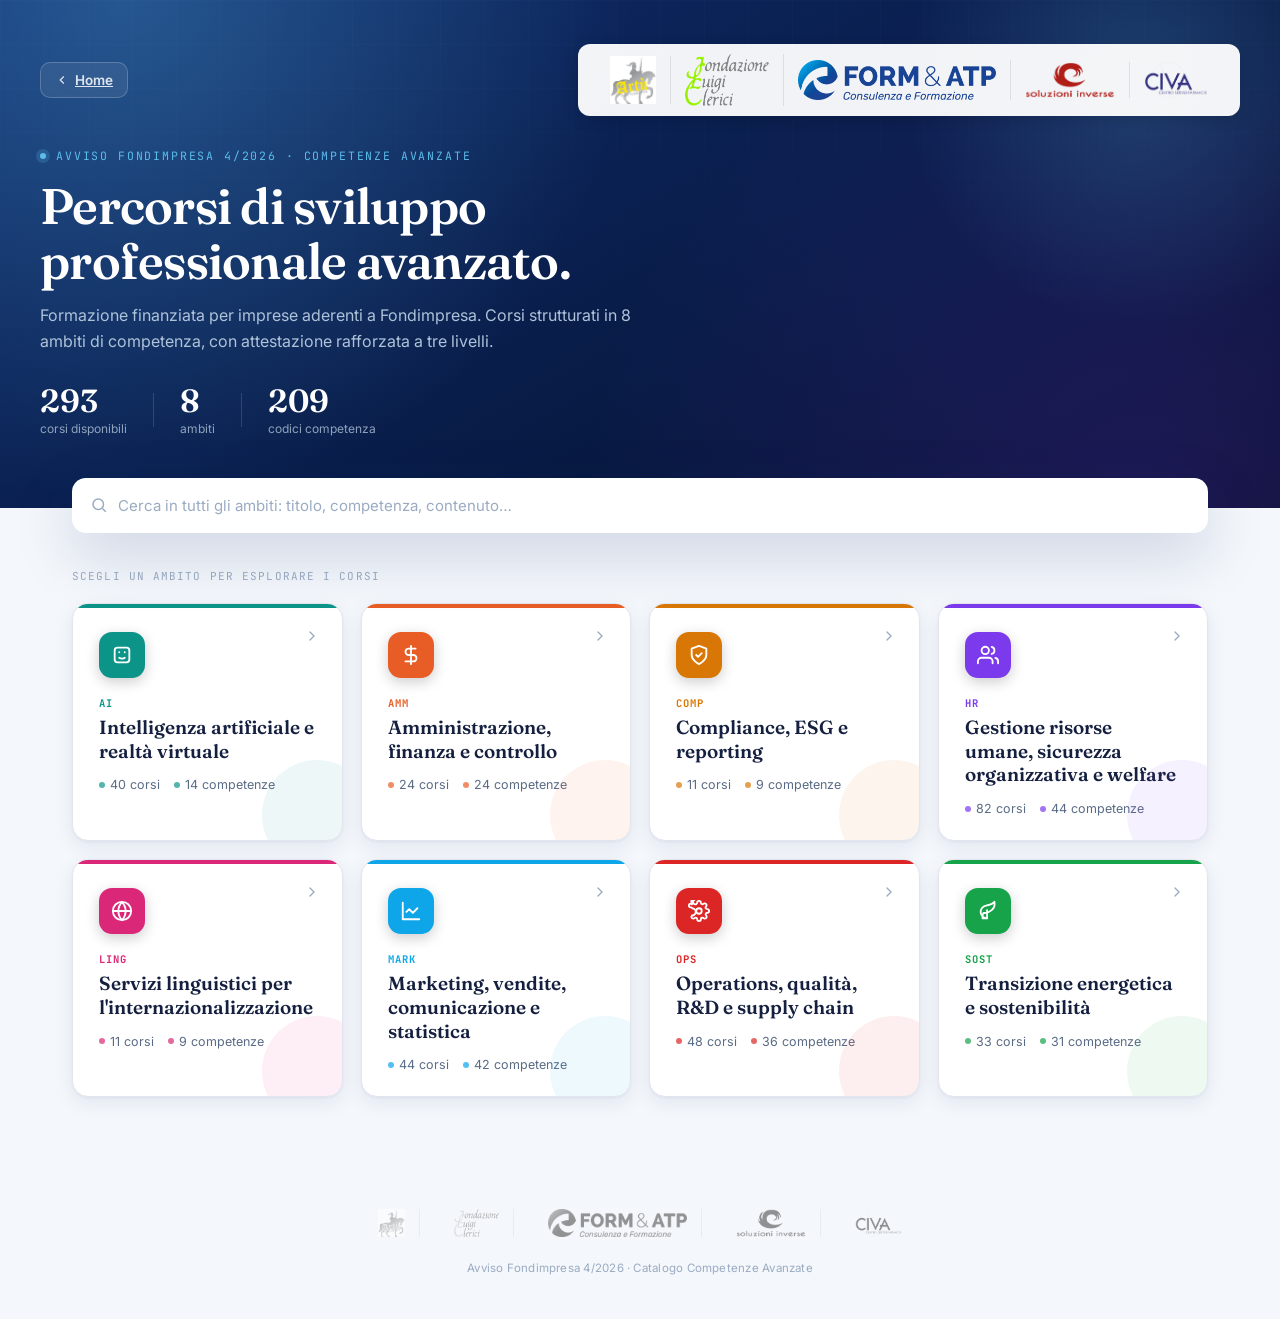
==== commit 0f01f76a: "ok" ====
--- a/avanzato.html
+++ b/avanzato.html
@@ -20,8 +20,8 @@
         Home
       </a>
       <div class="partner-bar">
-  <img class="partner-logo" src="[data-uri]" alt="Artù Ente Formativo">
-  <img class="partner-logo" src="[data-uri]" alt="Fondazione Luigi Clerici">
+  <img class="partner-logo" src="[data-uri]" alt="Artù Ente Formativo">
+  <img class="partner-logo" src="[data-uri]" alt="Fondazione Luigi Clerici">
   <img class="partner-logo" src="assets/img/logo.png" alt="Form&ATP">
   <img class="partner-logo" src="[data-uri]" alt="Soluzioni Inverse">
   <img class="partner-logo" src="[data-uri]" alt="CIVA Centro Servizi Farmacie">
@@ -112,8 +112,8 @@
 
 <footer class="page-footer page-footer--bar">
   <div class="footer-logos">
-    <img class="partner-logo" src="[data-uri]" alt="Artù Ente Formativo">
-    <img class="partner-logo" src="[data-uri]" alt="Fondazione Luigi Clerici">
+    <img class="partner-logo" src="[data-uri]" alt="Artù Ente Formativo">
+    <img class="partner-logo" src="[data-uri]" alt="Fondazione Luigi Clerici">
     <img class="partner-logo" src="[data-uri]" alt="Form&ATP">
     <img class="partner-logo" src="[data-uri]" alt="Soluzioni Inverse">
     <img class="partner-logo" src="[data-uri]" alt="CIVA Centro Servizi Farmacie">
--- a/assets/css/shared.css
+++ b/assets/css/shared.css
@@ -183,39 +183,39 @@
   align-items: center;
   gap: 0;
   flex-wrap: nowrap;
-  background: rgba(255,255,255,.92);
+  background: rgba(255,255,255,.95);
   backdrop-filter: blur(8px);
   border-radius: 12px;
-  padding: 8px 16px;
+  padding: 10px 18px;
   box-shadow: 0 4px 16px rgba(0,0,0,.14);
 }
 .partner-logo {
-  height: 32px;
+  height: 44px;
   width: auto;
   object-fit: contain;
   display: block;
-  opacity: .92;
+  opacity: 1;
   transition: opacity .15s;
-  padding: 0 10px;
+  padding: 0 14px;
   border-right: 1px solid rgba(0,0,0,.09);
 }
 .partner-logo:last-child { border-right: none; }
-.partner-logo:hover { opacity: 1; }
-/* Ordine: Artù(1) Clerici(2) Form(3) Inverse(4) CIVA(5) */
-/* Artù: logo quadrato, abbastanza alto */
-.partner-bar .partner-logo:nth-child(1) { height: 38px; }
-/* Clerici: logo largo orizzontale, serve più spazio */
-.partner-bar .partner-logo:nth-child(2) { height: 36px; }
-/* Form&ATP: logo principale */
-.partner-bar .partner-logo:nth-child(3) { height: 32px; }
-/* Soluzioni Inverse */
-.partner-bar .partner-logo:nth-child(4) { height: 28px; }
-/* CIVA */
-.partner-bar .partner-logo:nth-child(5) { height: 30px; }
+.partner-logo:hover { opacity: .85; }
+
+/* Artù (1°): quadrato, già ok a 44px */
+.partner-bar .partner-logo:nth-child(1) { height: 48px; }
+/* Clerici (2°): orizzontale, serve più altezza */
+.partner-bar .partner-logo:nth-child(2) { height: 52px; }
+/* Form&ATP (3°) */
+.partner-bar .partner-logo:nth-child(3) { height: 40px; }
+/* Soluzioni Inverse (4°) */
+.partner-bar .partner-logo:nth-child(4) { height: 36px; }
+/* CIVA (5°) */
+.partner-bar .partner-logo:nth-child(5) { height: 38px; }
 
 @media (max-width: 680px) {
-  .partner-bar { gap: 0; padding: 6px 10px; }
-  .partner-logo { height: 22px !important; padding: 0 6px; }
+  .partner-bar { padding: 8px 12px; }
+  .partner-logo { height: 30px !important; padding: 0 8px; }
 }
 
 /* ── Footer con barra loghi ── */
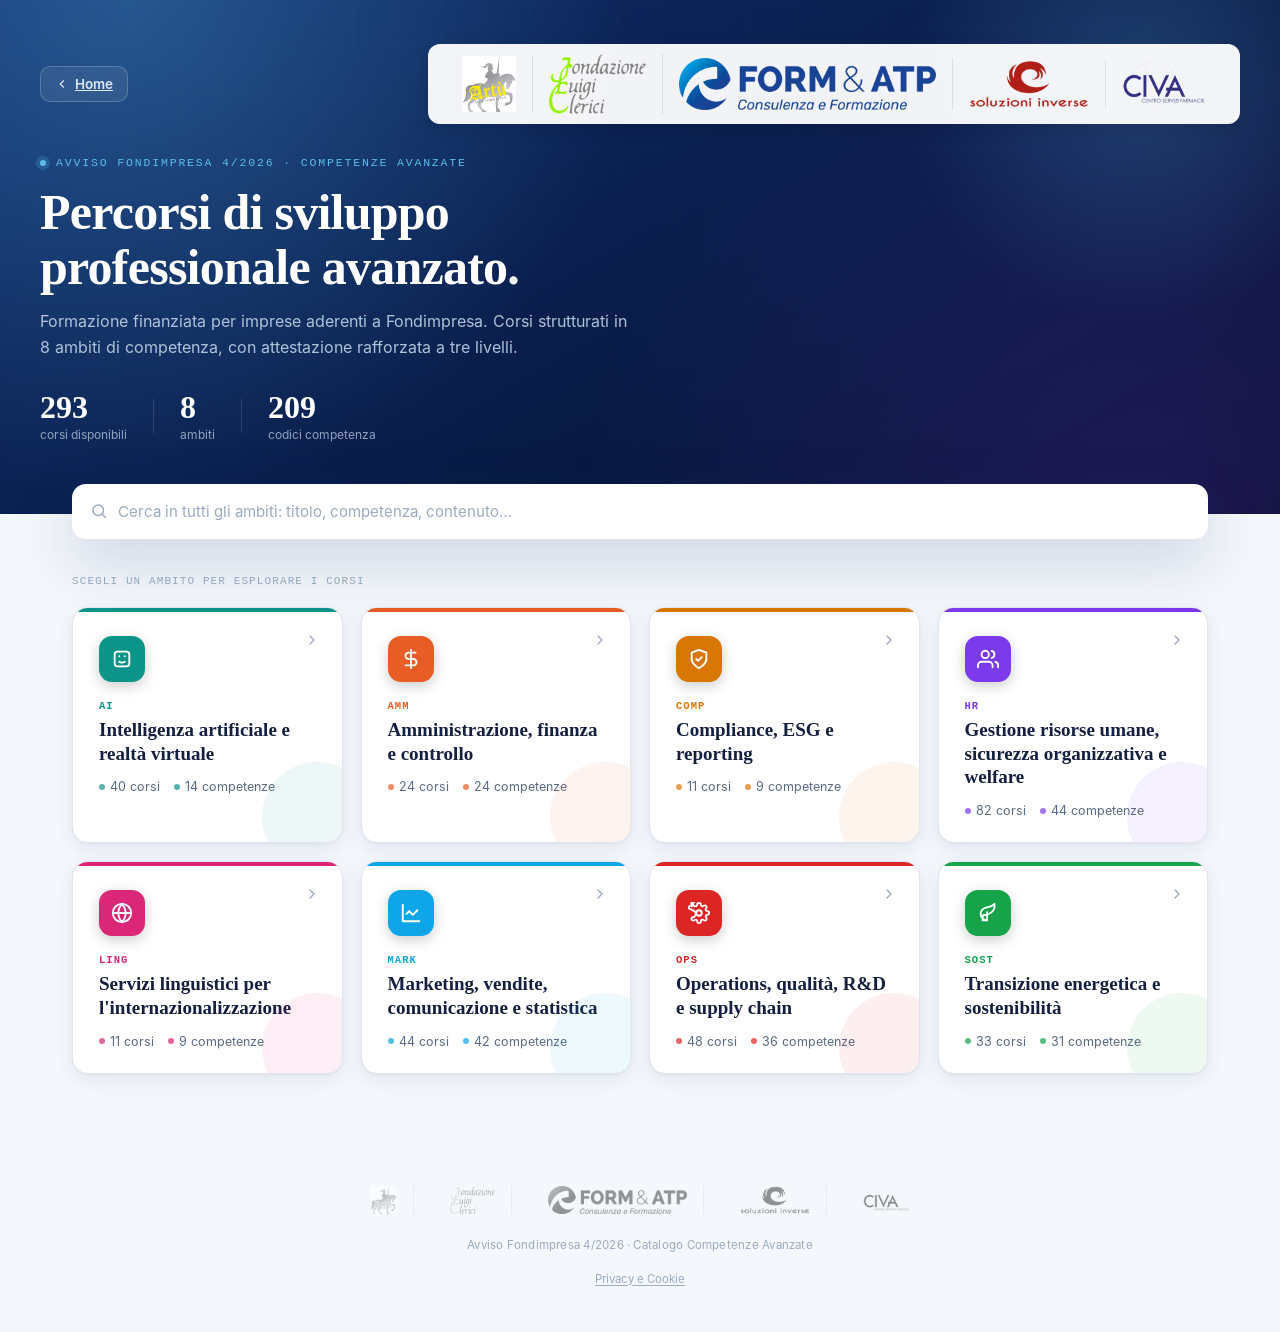
==== commit 10f65aa7: "k" ====
--- a/avanzato.html
+++ b/avanzato.html
@@ -4,8 +4,6 @@
   <meta charset="UTF-8">
   <meta name="viewport" content="width=device-width, initial-scale=1.0">
   <title>Catalogo Competenze Avanzate — Form&ATP</title>
-  <link rel="preconnect" href="https://fonts.googleapis.com">
-  <link href="https://fonts.googleapis.com/css2?family=Fraunces:opsz,wght@9..144,400;9..144,600;9..144,700&family=Inter:wght@400;500;600;700&family=JetBrains+Mono:wght@400;500&display=swap" rel="stylesheet">
   <link rel="stylesheet" href="assets/css/shared.css">
   <link rel="stylesheet" href="assets/css/avanzato.css">
 </head>
@@ -119,6 +117,7 @@
     <img class="partner-logo" src="[data-uri]" alt="CIVA Centro Servizi Farmacie">
   </div>
   <div class="footer-label">Avviso Fondimpresa 4/2026 · Catalogo Competenze Avanzate</div>
+  <a class="privacy-link" href="privacy.html">Privacy e Cookie</a>
 </footer>
 
 <script src="assets/js/avanzato.js"></script>
--- a/assets/css/shared.css
+++ b/assets/css/shared.css
@@ -1,3 +1,7 @@
+@font-face{font-family:'Inter';font-weight:400;font-style:normal;font-display:swap;src:url('../fonts/Inter-Regular.woff') format('woff');}
+@font-face{font-family:'Inter';font-weight:500;font-style:normal;font-display:swap;src:url('../fonts/Inter-Medium.woff') format('woff');}
+@font-face{font-family:'Inter';font-weight:600;font-style:normal;font-display:swap;src:url('../fonts/Inter-SemiBold.woff') format('woff');}
+@font-face{font-family:'Inter';font-weight:700;font-style:normal;font-display:swap;src:url('../fonts/Inter-Bold.woff') format('woff');}
 /* =========================================================
    FORM&ATP — Catalogo Formativo 2026
    shared.css — variabili, reset, utility
@@ -19,7 +23,7 @@
 
 *, *::before, *::after { box-sizing: border-box; }
 html  { scroll-behavior: smooth; }
-body  { margin: 0; font-family: 'Inter', sans-serif; -webkit-font-smoothing: antialiased; background: var(--cream); color: var(--ink); }
+body  { margin: 0; font-family: 'Inter', system-ui, -apple-system, 'Segoe UI', Roboto, sans-serif; -webkit-font-smoothing: antialiased; background: var(--cream); color: var(--ink); }
 
 /* ---- animazioni ---- */
 @keyframes fadeUp  { from { opacity:0; transform:translateY(12px); } to { opacity:1; transform:translateY(0); } }
@@ -27,7 +31,7 @@
 
 /* ---- utility ---- */
 .eyebrow {
-  font-family: 'JetBrains Mono', monospace;
+  font-family: ui-monospace, SFMono-Regular, Menlo, Consolas, monospace;
   font-size: 11.5px; letter-spacing: .16em; text-transform: uppercase;
   color: #5CBCEA; margin-bottom: 16px;
   display: flex; align-items: center; gap: 10px;
@@ -40,7 +44,7 @@
 .stat-row   { display: flex; align-items: center; gap: 26px; flex-wrap: wrap; }
 .stat       { display: flex; flex-direction: column; }
 .stat-num   {
-  font-family: 'Fraunces', serif; font-size: 32px; font-weight: 600; line-height: 1;
+  font-family: Georgia, 'Times New Roman', serif; font-size: 32px; font-weight: 600; line-height: 1;
   color: #fff;
 }
 .stat-label { font-size: 12px; color: #8FA3BC; margin-top: 4px; }
@@ -52,7 +56,7 @@
   display: flex; align-items: center; gap: 6px;
   border: 1.5px solid rgba(255,255,255,.2); background: rgba(255,255,255,.08);
   color: rgba(255,255,255,.85); border-radius: 10px; padding: 9px 14px;
-  font-family: 'Inter', sans-serif; font-size: 13.5px; font-weight: 600;
+  font-family: 'Inter', system-ui, -apple-system, 'Segoe UI', Roboto, sans-serif; font-size: 13.5px; font-weight: 600;
   cursor: pointer; transition: all .15s; backdrop-filter: blur(8px);
 }
 .home-btn svg { width: 14px; height: 14px; }
@@ -69,7 +73,7 @@
   display: flex; align-items: center; gap: 6px;
   border: 1.5px solid var(--line); background: var(--white); color: var(--slate);
   border-radius: 10px; padding: 9px 14px;
-  font-family: 'Inter', sans-serif; font-size: 13.5px; font-weight: 600; cursor: pointer; transition: all .15s;
+  font-family: 'Inter', system-ui, -apple-system, 'Segoe UI', Roboto, sans-serif; font-size: 13.5px; font-weight: 600; cursor: pointer; transition: all .15s;
 }
 .back-btn svg { width: 14px; height: 14px; }
 .back-btn:hover { background: var(--navy); color: var(--white); border-color: var(--navy); }
@@ -92,11 +96,11 @@
 
 /* ---- card detail / tabs ---- */
 .card-top    { padding: 22px 22px 16px; cursor: pointer; }
-.card-title  { font-family: 'Fraunces', serif; font-size: 18px; font-weight: 600; color: var(--ink); line-height: 1.3; margin: 0 0 14px; }
+.card-title  { font-family: Georgia, 'Times New Roman', serif; font-size: 18px; font-weight: 600; color: var(--ink); line-height: 1.3; margin: 0 0 14px; }
 
 .duration-pill {
   display: inline-flex; align-items: center; gap: 6px;
-  font-family: 'JetBrains Mono', monospace; font-size: 12px;
+  font-family: ui-monospace, SFMono-Regular, Menlo, Consolas, monospace; font-size: 12px;
   color: var(--slate); font-weight: 500; margin-bottom: 12px;
 }
 .duration-pill svg { width: 13px; height: 13px; color: var(--slate-light); }
@@ -127,7 +131,7 @@
 .tabs { display: flex; gap: 4px; padding: 14px 0 2px; flex-wrap: wrap; }
 .tab-btn {
   border: none; background: transparent; color: var(--slate);
-  font-family: 'Inter', sans-serif; font-size: 12.5px; font-weight: 600;
+  font-family: 'Inter', system-ui, -apple-system, 'Segoe UI', Roboto, sans-serif; font-size: 12.5px; font-weight: 600;
   padding: 8px 13px; border-radius: 8px; cursor: pointer; transition: background .15s, color .15s;
 }
 .tab-btn:hover  { background: rgba(15,45,110,.07); }
@@ -142,14 +146,14 @@
 
 /* ---- filtri comuni ---- */
 .filter-label {
-  font-family: 'JetBrains Mono', monospace; font-size: 10.5px;
+  font-family: ui-monospace, SFMono-Regular, Menlo, Consolas, monospace; font-size: 10.5px;
   letter-spacing: .09em; text-transform: uppercase; color: var(--slate-light);
 }
 .dur-controls { display: flex; align-items: center; gap: 8px; }
 .dur-controls select, .sort-select {
   border: 1.5px solid var(--line); background: var(--white);
   border-radius: 9px; padding: 7px 10px;
-  font-family: 'Inter', sans-serif; font-size: 13px; color: var(--slate); cursor: pointer;
+  font-family: 'Inter', system-ui, -apple-system, 'Segoe UI', Roboto, sans-serif; font-size: 13px; color: var(--slate); cursor: pointer;
 }
 .dur-controls select:focus, .sort-select:focus { outline: none; border-color: var(--navy); }
 .dur-sep { color: var(--slate-light); font-size: 13px; }
@@ -159,13 +163,13 @@
   display: flex; justify-content: space-between; align-items: center;
   color: var(--slate); font-size: 13.5px; margin-bottom: 16px;
 }
-.results-bar strong { color: var(--navy); font-family: 'Fraunces', serif; font-size: 18px; }
+.results-bar strong { color: var(--navy); font-family: Georgia, 'Times New Roman', serif; font-size: 18px; }
 
 /* ---- empty state ---- */
 .empty-state { grid-column: 1/-1; text-align: center; padding: 70px 20px; }
 .empty-icon { width: 60px; height: 60px; margin: 0 auto 16px; background: rgba(15,45,110,.07); border-radius: 50%; display: flex; align-items: center; justify-content: center; }
 .empty-icon svg { width: 24px; height: 24px; color: var(--slate-light); }
-.empty-state h3 { font-family: 'Fraunces', serif; color: var(--navy); margin: 0 0 8px; font-size: 20px; }
+.empty-state h3 { font-family: Georgia, 'Times New Roman', serif; color: var(--navy); margin: 0 0 8px; font-size: 20px; }
 .empty-state p  { color: var(--slate); font-size: 14px; margin: 0; }
 
 /* ---- mark ---- */
@@ -190,32 +194,32 @@
   box-shadow: 0 4px 16px rgba(0,0,0,.14);
 }
 .partner-logo {
-  height: 44px;
+  height: 52px;
   width: auto;
   object-fit: contain;
   display: block;
   opacity: 1;
   transition: opacity .15s;
-  padding: 0 14px;
+  padding: 0 16px;
   border-right: 1px solid rgba(0,0,0,.09);
 }
 .partner-logo:last-child { border-right: none; }
 .partner-logo:hover { opacity: .85; }
 
-/* Artù (1°): quadrato, già ok a 44px */
-.partner-bar .partner-logo:nth-child(1) { height: 48px; }
-/* Clerici (2°): orizzontale, serve più altezza */
-.partner-bar .partner-logo:nth-child(2) { height: 52px; }
+/* Artù (1°) */
+.partner-bar .partner-logo:nth-child(1) { height: 56px; }
+/* Clerici (2°): logo orizzontale */
+.partner-bar .partner-logo:nth-child(2) { height: 60px; }
 /* Form&ATP (3°) */
-.partner-bar .partner-logo:nth-child(3) { height: 40px; }
+.partner-bar .partner-logo:nth-child(3) { height: 52px; }
 /* Soluzioni Inverse (4°) */
-.partner-bar .partner-logo:nth-child(4) { height: 36px; }
+.partner-bar .partner-logo:nth-child(4) { height: 48px; }
 /* CIVA (5°) */
-.partner-bar .partner-logo:nth-child(5) { height: 38px; }
+.partner-bar .partner-logo:nth-child(5) { height: 50px; }
 
 @media (max-width: 680px) {
   .partner-bar { padding: 8px 12px; }
-  .partner-logo { height: 30px !important; padding: 0 8px; }
+  .partner-logo { height: 36px !important; padding: 0 8px; }
 }
 
 /* ── Footer con barra loghi ── */
@@ -250,3 +254,14 @@
   color: var(--slate-light);
   letter-spacing: .02em;
 }
+
+.privacy-link{font-size:11.5px;color:var(--slate-light);text-decoration:underline;text-underline-offset:2px}
+.privacy-link:hover{color:var(--navy)}
+.page-footer .privacy-link{display:block;margin-top:6px}
+.landing-privacy{text-align:center;padding:8px 0 24px;position:relative;z-index:5}
+.landing-privacy .privacy-link{color:rgba(255,255,255,.75)}
+.landing-privacy .privacy-link:hover{color:#fff}
+
+.landing-download{text-align:center;padding:8px 16px 0;position:relative;z-index:5}
+.download-link{display:inline-flex;align-items:center;gap:8px;color:#fff;text-decoration:none;font-size:14px;font-weight:600;padding:10px 20px;border:1px solid rgba(255,255,255,.35);border-radius:999px;background:rgba(255,255,255,.08);transition:background .15s}
+.download-link:hover{background:rgba(255,255,255,.18)}
--- a/assets/css/avanzato.css
+++ b/assets/css/avanzato.css
@@ -38,7 +38,7 @@
 }
 .av-header-inner { max-width: 1200px; margin: 0 auto; position: relative; z-index: 1; animation: fadeUp .6s ease both; }
 .av-header h1 {
-  font-family: 'Fraunces', serif; font-weight: 600;
+  font-family: Georgia, 'Times New Roman', serif; font-weight: 600;
   font-size: clamp(30px, 4.2vw, 50px); line-height: 1.1;
   margin: 0 0 14px; letter-spacing: -.015em;
 }
@@ -53,7 +53,7 @@
 .global-search-inner > svg { width: 18px; height: 18px; color: var(--slate-light); flex-shrink: 0; }
 #global-search {
   flex: 1; border: none; background: transparent;
-  font-family: 'Inter', sans-serif; font-size: 15px; color: var(--ink);
+  font-family: 'Inter', system-ui, -apple-system, 'Segoe UI', Roboto, sans-serif; font-size: 15px; color: var(--ink);
   padding: 12px 0; outline: none;
 }
 #global-search::placeholder { color: var(--slate-light); }
@@ -66,7 +66,7 @@
 
 /* ---- Main ---- */
 #av-main { max-width: 1200px; margin: 0 auto; padding: 36px 32px 80px; }
-.section-label { font-family: 'JetBrains Mono', monospace; font-size: 11px; letter-spacing: .1em; text-transform: uppercase; color: var(--slate-light); margin-bottom: 20px; }
+.section-label { font-family: ui-monospace, SFMono-Regular, Menlo, Consolas, monospace; font-size: 11px; letter-spacing: .1em; text-transform: uppercase; color: var(--slate-light); margin-bottom: 20px; }
 
 /* ---- Griglia ambiti ---- */
 #ambiti-grid { display: grid; grid-template-columns: repeat(auto-fill, minmax(260px,1fr)); gap: 18px; }
@@ -96,8 +96,8 @@
   margin-bottom: 18px; box-shadow: 0 4px 14px rgba(0,0,0,.20);
 }
 .tile-icon-wrap svg { width: 22px; height: 22px; color: #fff; }
-.tile-sigla { font-family: 'JetBrains Mono', monospace; font-size: 10.5px; letter-spacing: .1em; text-transform: uppercase; color: var(--tile-color); font-weight: 700; margin-bottom: 6px; display: block; }
-.tile-name  { font-family: 'Fraunces', serif; font-size: 19px; font-weight: 600; color: var(--ink); line-height: 1.25; margin: 0 0 14px; }
+.tile-sigla { font-family: ui-monospace, SFMono-Regular, Menlo, Consolas, monospace; font-size: 10.5px; letter-spacing: .1em; text-transform: uppercase; color: var(--tile-color); font-weight: 700; margin-bottom: 6px; display: block; }
+.tile-name  { font-family: Georgia, 'Times New Roman', serif; font-size: 19px; font-weight: 600; color: var(--ink); line-height: 1.25; margin: 0 0 14px; }
 .tile-meta  { display: flex; gap: 14px; font-size: 12.5px; color: var(--slate); }
 .tile-meta span { display: flex; align-items: center; gap: 5px; }
 .tile-dot   { width: 6px; height: 6px; border-radius: 50%; background: var(--tile-color); opacity: .7; display: inline-block; }
@@ -116,8 +116,8 @@
 }
 .ah-icon { width: 52px; height: 52px; border-radius: 15px; background: rgba(255,255,255,.18); backdrop-filter: blur(8px); display: flex; align-items: center; justify-content: center; margin-bottom: 16px; }
 .ah-icon svg { width: 26px; height: 26px; color: #fff; }
-.ah-sigla { font-family: 'JetBrains Mono', monospace; font-size: 11px; letter-spacing: .12em; text-transform: uppercase; color: rgba(255,255,255,.7); margin-bottom: 6px; display: block; }
-.ah-name  { font-family: 'Fraunces', serif; font-size: clamp(22px,3vw,30px); font-weight: 600; color: #fff; margin: 0 0 8px; line-height: 1.15; }
+.ah-sigla { font-family: ui-monospace, SFMono-Regular, Menlo, Consolas, monospace; font-size: 11px; letter-spacing: .12em; text-transform: uppercase; color: rgba(255,255,255,.7); margin-bottom: 6px; display: block; }
+.ah-name  { font-family: Georgia, 'Times New Roman', serif; font-size: clamp(22px,3vw,30px); font-weight: 600; color: #fff; margin: 0 0 8px; line-height: 1.15; }
 .ah-stats { font-size: 13.5px; color: rgba(255,255,255,.75); }
 
 /* ---- Competenze chips ---- */
@@ -134,9 +134,9 @@
 .chip-top-row { display: flex; align-items: flex-start; gap: 8px; }
 .comp-chip-desc  { font-size: 13px; font-weight: 600; color: var(--ink); line-height: 1.3; }
 .comp-chip.active .comp-chip-desc { color: #fff; }
-.comp-chip-code  { font-family: 'JetBrains Mono', monospace; font-size: 9.5px; color: var(--slate-light); letter-spacing: .04em; }
+.comp-chip-code  { font-family: ui-monospace, SFMono-Regular, Menlo, Consolas, monospace; font-size: 9.5px; color: var(--slate-light); letter-spacing: .04em; }
 .comp-chip.active .comp-chip-code { color: rgba(255,255,255,.65); }
-.comp-chip-count { font-size: 11px; color: var(--chip-color, var(--navy)); font-weight: 700; margin-left: auto; font-family: 'JetBrains Mono', monospace; }
+.comp-chip-count { font-size: 11px; color: var(--chip-color, var(--navy)); font-weight: 700; margin-left: auto; font-family: ui-monospace, SFMono-Regular, Menlo, Consolas, monospace; }
 .comp-chip.active .comp-chip-count { color: rgba(255,255,255,.8); }
 
 /* ---- Griglia corsi ---- */
@@ -150,8 +150,8 @@
 .card-comp-icon svg { width: 15px; height: 15px; color: var(--card-color, var(--navy)); }
 .card-comp-info { display: flex; flex-direction: column; gap: 2px; }
 .card-comp-desc { font-size: 12px; font-weight: 700; color: var(--card-color, var(--navy)); line-height: 1.25; }
-.card-comp-code { font-family: 'JetBrains Mono', monospace; font-size: 9.5px; color: var(--slate-light); letter-spacing: .03em; }
-.card-ambito-badge { display: inline-flex; align-items: center; gap: 5px; font-family: 'JetBrains Mono', monospace; font-size: 9.5px; letter-spacing: .06em; text-transform: uppercase; color: var(--card-color); font-weight: 700; margin-bottom: 10px; }
+.card-comp-code { font-family: ui-monospace, SFMono-Regular, Menlo, Consolas, monospace; font-size: 9.5px; color: var(--slate-light); letter-spacing: .03em; }
+.card-ambito-badge { display: inline-flex; align-items: center; gap: 5px; font-family: ui-monospace, SFMono-Regular, Menlo, Consolas, monospace; font-size: 9.5px; letter-spacing: .06em; text-transform: uppercase; color: var(--card-color); font-weight: 700; margin-bottom: 10px; }
 
 /* ---- Responsive ---- */
 @media (max-width: 680px) {
@@ -170,7 +170,7 @@
   display: flex; align-items: center; gap: 10px; flex-wrap: wrap; margin-bottom: 12px;
 }
 .tematica-pill {
-  font-family: 'JetBrains Mono', monospace; font-size: 10px; font-weight: 600;
+  font-family: ui-monospace, SFMono-Regular, Menlo, Consolas, monospace; font-size: 10px; font-weight: 600;
   letter-spacing: .06em; text-transform: uppercase;
   background: color-mix(in srgb, var(--pill-color) 12%, transparent);
   color: var(--pill-color);
@@ -198,7 +198,7 @@
   border: 1.5px solid var(--line);
   border-radius: 12px;
   background: var(--white);
-  font-family: 'Inter', sans-serif; font-size: 14.5px; font-weight: 500;
+  font-family: 'Inter', system-ui, -apple-system, 'Segoe UI', Roboto, sans-serif; font-size: 14.5px; font-weight: 500;
   color: var(--ink);
   cursor: pointer;
   transition: border-color .15s, box-shadow .15s;
@@ -228,7 +228,7 @@
   width: 16px; height: 16px; color: var(--slate-light);
 }
 .comp-select-count {
-  font-family: 'JetBrains Mono', monospace;
+  font-family: ui-monospace, SFMono-Regular, Menlo, Consolas, monospace;
   font-size: 13px; font-weight: 600;
   color: var(--sel-color, var(--navy));
   white-space: nowrap; flex-shrink: 0;
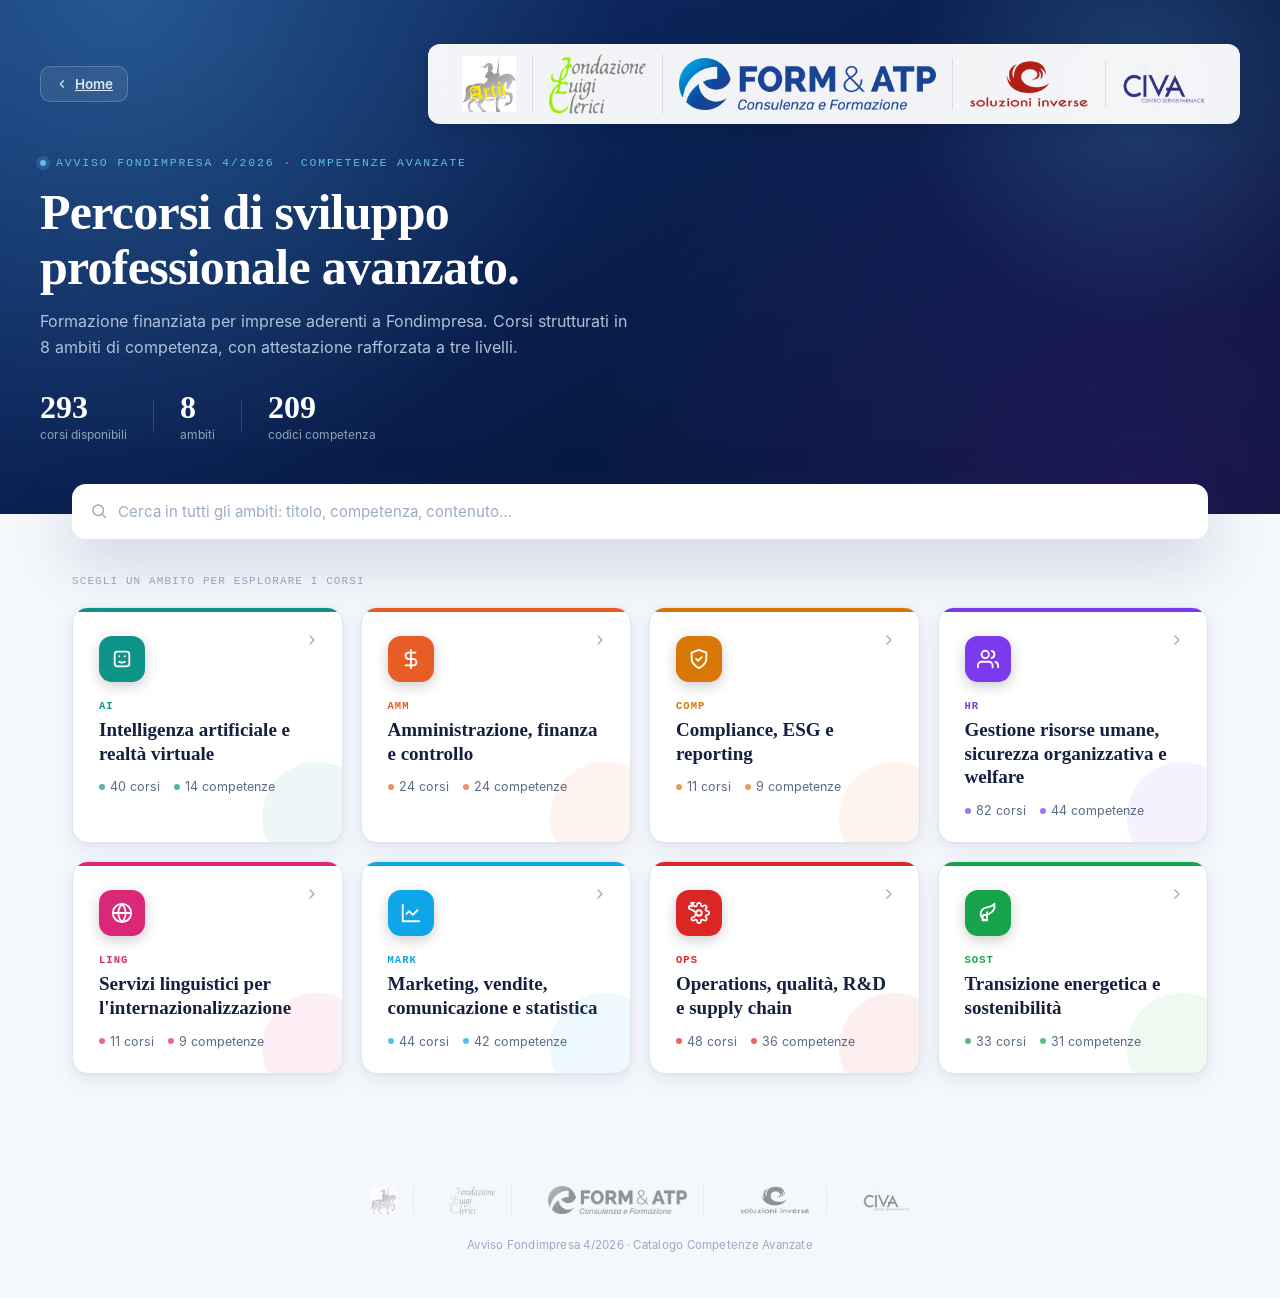
==== commit 9f03c03c: "k" ====
--- a/avanzato.html
+++ b/avanzato.html
@@ -117,7 +117,6 @@
     <img class="partner-logo" src="[data-uri]" alt="CIVA Centro Servizi Farmacie">
   </div>
   <div class="footer-label">Avviso Fondimpresa 4/2026 · Catalogo Competenze Avanzate</div>
-  <a class="privacy-link" href="privacy.html">Privacy e Cookie</a>
 </footer>
 
 <script src="assets/js/avanzato.js"></script>
